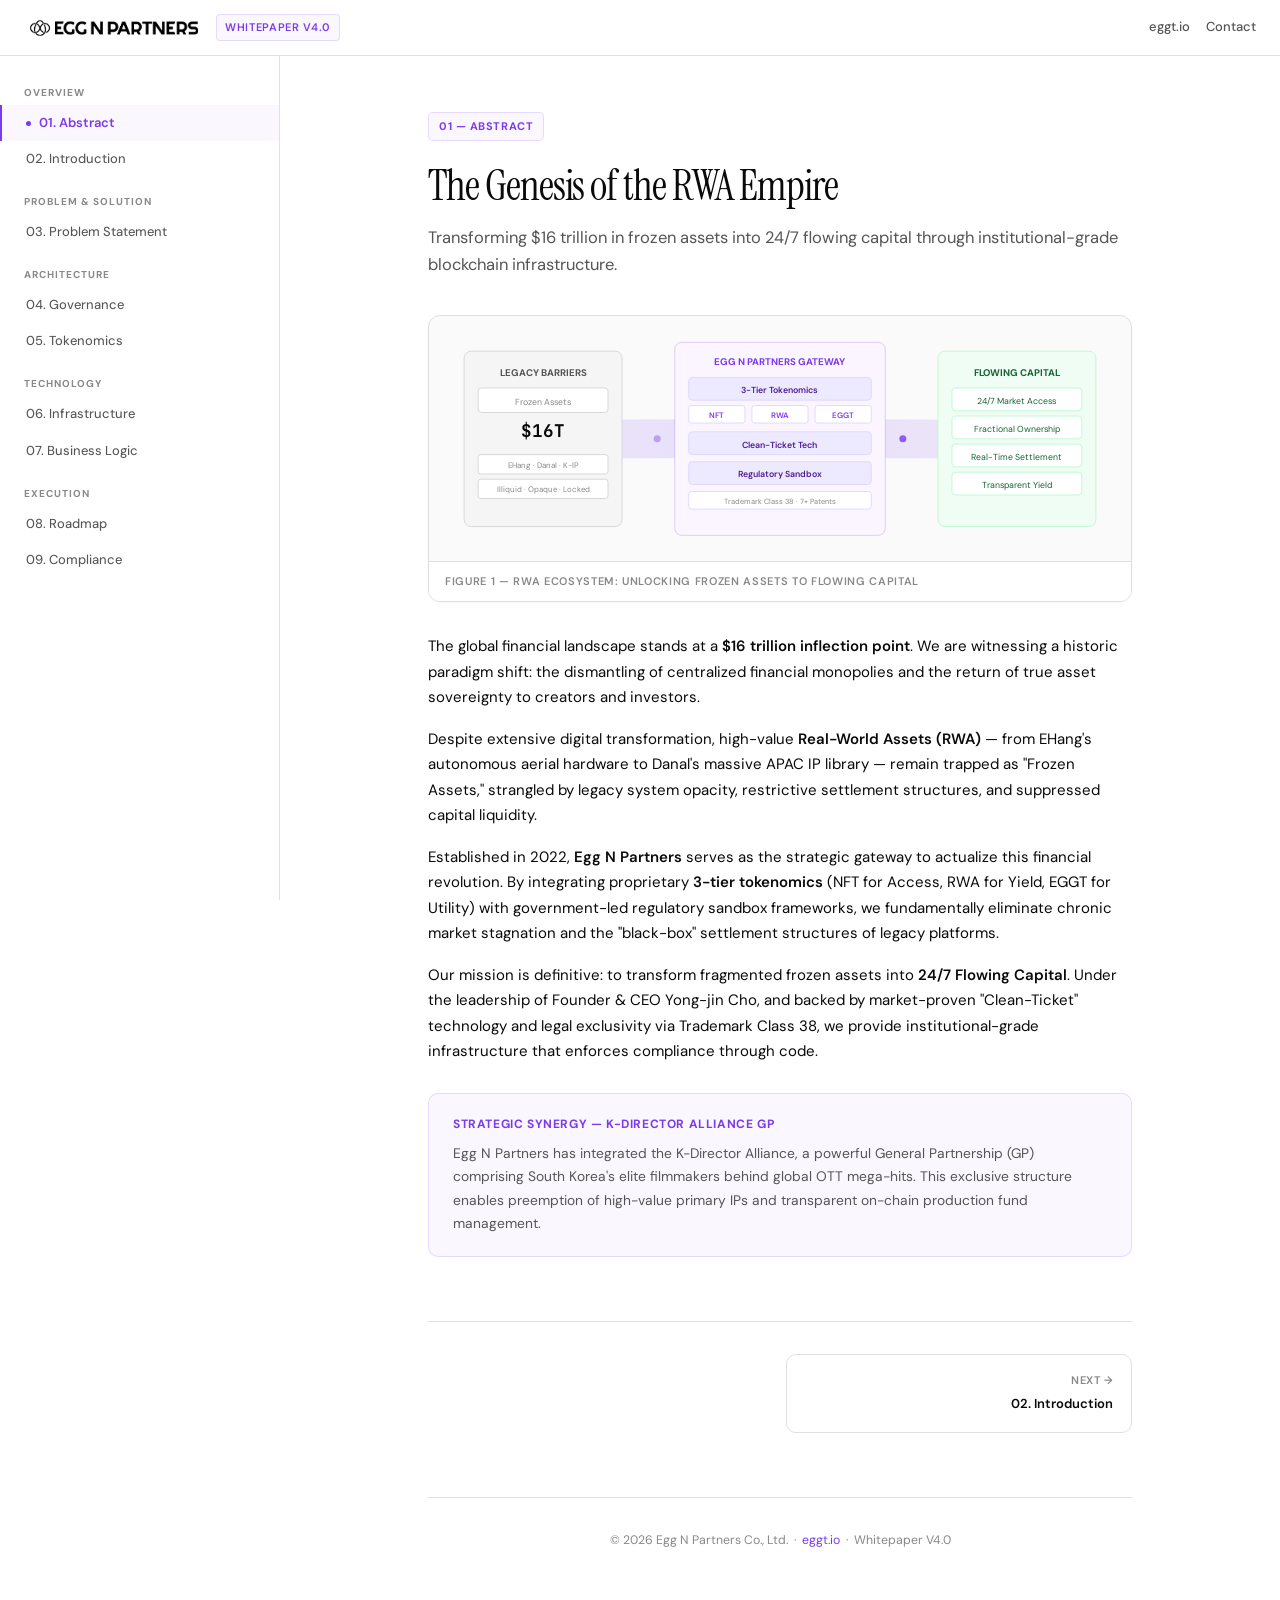
==== index.html @ a3c7e440 "Add files via upload" ====
<!DOCTYPE html>
<html lang="en">
<head>
<meta charset="UTF-8">
<meta name="viewport" content="width=device-width, initial-scale=1.0">
<title>01. Abstract — Egg N Partners Whitepaper</title>
<link href="https://fonts.googleapis.com/css2?family=DM+Sans:ital,opsz,wght@0,9..40,300;0,9..40,400;0,9..40,500;0,9..40,600;0,9..40,700;1,9..40,400&family=JetBrains+Mono:wght@400;500&family=Instrument+Serif:ital@0;1&display=swap" rel="stylesheet">
<link rel="stylesheet" href="style.css">
</head>
<body>
<header class="site-header">
  <a class="header-logo" href="index.html">
    <div class="logo-svg-wrap"><svg xmlns="http://www.w3.org/2000/svg" xmlns:xlink="http://www.w3.org/1999/xlink" width="auto" zoomAndPan="magnify" viewBox="0 0 1500 149.999998" height="38" preserveAspectRatio="xMidYMid meet" version="1.0"><defs><filter x="0%" y="0%" width="100%" height="100%" id="5ac03037b3"><feColorMatrix values="0 0 0 0 1 0 0 0 0 1 0 0 0 0 1 0 0 0 1 0" color-interpolation-filters="sRGB"/></filter><filter x="0%" y="0%" width="100%" height="100%" id="50285e52c9"><feColorMatrix values="0 0 0 0 1 0 0 0 0 1 0 0 0 0 1 0.2126 0.7152 0.0722 0 0" color-interpolation-filters="sRGB"/></filter><clipPath id="2e9ec977f3"><path d="M 258.179688 19.03125 L 1452 19.03125 L 1452 130.78125 L 258.179688 130.78125 Z M 258.179688 19.03125 " clip-rule="nonzero"/></clipPath><mask id="2c825d4673"><g filter="url(#5ac03037b3)"><g filter="url(#50285e52c9)" transform="matrix(0.807302, 0, 0, 0.809783, 258.178797, 19.030196)"><image x="0" y="0" width="1479" xlink:href="[data-uri]" height="138" preserveAspectRatio="xMidYMid meet"/></g></g></mask><clipPath id="3f7630f7ee"><path d="M 47.796875 0 L 219.546875 0 L 219.546875 150 L 47.796875 150 Z M 47.796875 0 " clip-rule="nonzero"/></clipPath><mask id="4c687fed88"><g filter="url(#5ac03037b3)"><g filter="url(#50285e52c9)" transform="matrix(0.196777, 0, 0, 0.196777, 2.339456, -56.421556)"><image x="0" y="0" width="1334" xlink:href="[data-uri]" height="1334" preserveAspectRatio="xMidYMid meet"/></g></g></mask></defs><g clip-path="url(#2e9ec977f3)"><g mask="url(#2c825d4673)"><g transform="matrix(0.807302, 0, 0, 0.809783, 258.178797, 19.030196)"><image x="0" y="0" width="1479" xlink:href="[data-uri]" height="138" preserveAspectRatio="xMidYMid meet"/></g></g></g><g clip-path="url(#3f7630f7ee)"><g mask="url(#4c687fed88)"><g transform="matrix(0.196777, 0, 0, 0.196777, 2.339456, -56.421556)"><image x="0" y="0" width="1334" xlink:href="[data-uri]" height="1334" preserveAspectRatio="xMidYMid meet"/></g></g></g></svg></div>
    <span class="header-tag">Whitepaper v4.0</span>
  </a>
  <div class="header-right">
    <a class="header-link" href="https://www.eggt.io" target="_blank">eggt.io</a>
    <a class="header-link" href="mailto:info@eggverse.io">Contact</a>
    <button class="menu-toggle" id="menuBtn" aria-label="Toggle menu">
      <svg viewBox="0 0 24 24"><line x1="3" y1="6" x2="21" y2="6"/><line x1="3" y1="12" x2="21" y2="12"/><line x1="3" y1="18" x2="21" y2="18"/></svg>
    </button>
  </div>
</header>
<nav class="sidebar" id="sidebar">
  <div class="nav-group">
    <div class="nav-group-label">Overview</div>
    <a class="nav-link active" href="index.html">01. Abstract</a>
    <a class="nav-link" href="introduction.html">02. Introduction</a>
  </div>
  <div class="nav-group">
    <div class="nav-group-label">Problem & Solution</div>
    <a class="nav-link" href="problem.html">03. Problem Statement</a>
  </div>
  <div class="nav-group">
    <div class="nav-group-label">Architecture</div>
    <a class="nav-link" href="governance.html">04. Governance</a>
    <a class="nav-link" href="tokenomics.html">05. Tokenomics</a>
  </div>
  <div class="nav-group">
    <div class="nav-group-label">Technology</div>
    <a class="nav-link" href="infrastructure.html">06. Infrastructure</a>
    <a class="nav-link" href="business-logic.html">07. Business Logic</a>
  </div>
  <div class="nav-group">
    <div class="nav-group-label">Execution</div>
    <a class="nav-link" href="roadmap.html">08. Roadmap</a>
    <a class="nav-link" href="compliance.html">09. Compliance</a>
  </div>
</nav>
<main class="main">
<div class="content">
<div class="page-content">
<span class="badge">01 — Abstract</span>
<h1>The Genesis of the RWA Empire</h1>
<p class="subtitle">Transforming $16 trillion in frozen assets into 24/7 flowing capital through institutional-grade blockchain infrastructure.</p>

<div class="diagram-container">
<svg viewBox="0 0 800 280" xmlns="http://www.w3.org/2000/svg" fill="none">
  <defs>
    <linearGradient id="gFlow" x1="0" y1="0" x2="1" y2="0">
      <stop offset="0%" stop-color="#DDD6FE"/>
      <stop offset="100%" stop-color="#7C3AED" stop-opacity="0.15"/>
    </linearGradient>
    <marker id="arw" viewBox="0 0 10 10" refX="8" refY="5" markerWidth="6" markerHeight="6" orient="auto"><path d="M0 0L10 5L0 10z" fill="#7C3AED"/></marker>
  </defs>
  <rect x="60" y="118" width="680" height="44" rx="22" fill="url(#gFlow)" opacity="0.4"/>
  <circle cx="260" cy="140" r="4" fill="#7C3AED" opacity="0.4"/><circle cx="400" cy="140" r="4" fill="#7C3AED" opacity="0.6"/><circle cx="540" cy="140" r="4" fill="#7C3AED" opacity="0.8"/>
  <polygon points="730,140 714,128 714,152" fill="#7C3AED" opacity="0.5"/>
  <rect x="40" y="40" width="180" height="200" rx="8" fill="#F5F5F5" stroke="#D4D4D4"/>
  <text x="130" y="68" text-anchor="middle" font-family="DM Sans,sans-serif" font-weight="700" font-size="11" fill="#555">LEGACY BARRIERS</text>
  <rect x="56" y="82" width="148" height="28" rx="4" fill="#fff" stroke="#D4D4D4"/><text x="130" y="101" text-anchor="middle" font-family="DM Sans,sans-serif" font-size="10" fill="#888">Frozen Assets</text>
  <text x="130" y="138" text-anchor="middle" font-family="JetBrains Mono,monospace" font-weight="700" font-size="20" fill="#0A0A0A">$16T</text>
  <rect x="56" y="158" width="148" height="22" rx="3" fill="#fff" stroke="#D4D4D4"/><text x="130" y="173" text-anchor="middle" font-family="DM Sans,sans-serif" font-size="9" fill="#888">EHang · Danal · K-IP</text>
  <rect x="56" y="186" width="148" height="22" rx="3" fill="#fff" stroke="#D4D4D4"/><text x="130" y="201" text-anchor="middle" font-family="DM Sans,sans-serif" font-size="9" fill="#888">Illiquid · Opaque · Locked</text>
  <rect x="280" y="30" width="240" height="220" rx="8" fill="#FAF5FF" stroke="#7C3AED" stroke-opacity="0.25"/>
  <text x="400" y="56" text-anchor="middle" font-family="DM Sans,sans-serif" font-weight="700" font-size="11" fill="#7C3AED">EGG N PARTNERS GATEWAY</text>
  <rect x="296" y="70" width="208" height="26" rx="4" fill="#EDE9FE" stroke="#DDD6FE"/><text x="400" y="88" text-anchor="middle" font-family="DM Sans,sans-serif" font-weight="600" font-size="10" fill="#4C1D95">3-Tier Tokenomics</text>
  <rect x="296" y="102" width="64" height="20" rx="3" fill="#fff" stroke="#DDD6FE"/><text x="328" y="116" text-anchor="middle" font-family="DM Sans,sans-serif" font-size="9" fill="#7C3AED" font-weight="600">NFT</text>
  <rect x="368" y="102" width="64" height="20" rx="3" fill="#fff" stroke="#DDD6FE"/><text x="400" y="116" text-anchor="middle" font-family="DM Sans,sans-serif" font-size="9" fill="#7C3AED" font-weight="600">RWA</text>
  <rect x="440" y="102" width="64" height="20" rx="3" fill="#fff" stroke="#DDD6FE"/><text x="472" y="116" text-anchor="middle" font-family="DM Sans,sans-serif" font-size="9" fill="#7C3AED" font-weight="600">EGGT</text>
  <rect x="296" y="132" width="208" height="26" rx="4" fill="#EDE9FE" stroke="#DDD6FE"/><text x="400" y="150" text-anchor="middle" font-family="DM Sans,sans-serif" font-weight="600" font-size="10" fill="#4C1D95">Clean-Ticket Tech</text>
  <rect x="296" y="166" width="208" height="26" rx="4" fill="#EDE9FE" stroke="#DDD6FE"/><text x="400" y="184" text-anchor="middle" font-family="DM Sans,sans-serif" font-weight="600" font-size="10" fill="#4C1D95">Regulatory Sandbox</text>
  <rect x="296" y="200" width="208" height="20" rx="3" fill="#fff" stroke="#DDD6FE"/><text x="400" y="214" text-anchor="middle" font-family="DM Sans,sans-serif" font-size="8.5" fill="#888">Trademark Class 38 · 7+ Patents</text>
  <rect x="580" y="40" width="180" height="200" rx="8" fill="#F0FDF4" stroke="#BBF7D0"/>
  <text x="670" y="68" text-anchor="middle" font-family="DM Sans,sans-serif" font-weight="700" font-size="11" fill="#166534">FLOWING CAPITAL</text>
  <rect x="596" y="82" width="148" height="26" rx="4" fill="#fff" stroke="#BBF7D0"/><text x="670" y="100" text-anchor="middle" font-family="DM Sans,sans-serif" font-size="10" fill="#166534">24/7 Market Access</text>
  <rect x="596" y="114" width="148" height="26" rx="4" fill="#fff" stroke="#BBF7D0"/><text x="670" y="132" text-anchor="middle" font-family="DM Sans,sans-serif" font-size="10" fill="#166534">Fractional Ownership</text>
  <rect x="596" y="146" width="148" height="26" rx="4" fill="#fff" stroke="#BBF7D0"/><text x="670" y="164" text-anchor="middle" font-family="DM Sans,sans-serif" font-size="10" fill="#166534">Real-Time Settlement</text>
  <rect x="596" y="178" width="148" height="26" rx="4" fill="#fff" stroke="#BBF7D0"/><text x="670" y="196" text-anchor="middle" font-family="DM Sans,sans-serif" font-size="10" fill="#166534">Transparent Yield</text>
</svg>
<div class="diagram-label">Figure 1 — RWA Ecosystem: Unlocking Frozen Assets to Flowing Capital</div>
</div>

<p>The global financial landscape stands at a <strong>$16 trillion inflection point</strong>. We are witnessing a historic paradigm shift: the dismantling of centralized financial monopolies and the return of true asset sovereignty to creators and investors.</p>
<p>Despite extensive digital transformation, high-value <strong>Real-World Assets (RWA)</strong> — from EHang's autonomous aerial hardware to Danal's massive APAC IP library — remain trapped as "Frozen Assets," strangled by legacy system opacity, restrictive settlement structures, and suppressed capital liquidity.</p>
<p>Established in 2022, <strong>Egg N Partners</strong> serves as the strategic gateway to actualize this financial revolution. By integrating proprietary <strong>3-tier tokenomics</strong> (NFT for Access, RWA for Yield, EGGT for Utility) with government-led regulatory sandbox frameworks, we fundamentally eliminate chronic market stagnation and the "black-box" settlement structures of legacy platforms.</p>
<p>Our mission is definitive: to transform fragmented frozen assets into <strong>24/7 Flowing Capital</strong>. Under the leadership of Founder &amp; CEO Yong-jin Cho, and backed by market-proven "Clean-Ticket" technology and legal exclusivity via Trademark Class 38, we provide institutional-grade infrastructure that enforces compliance through code.</p>

<div class="callout">
  <div class="callout-title">Strategic Synergy — K-Director Alliance GP</div>
  <p>Egg N Partners has integrated the K-Director Alliance, a powerful General Partnership (GP) comprising South Korea's elite filmmakers behind global OTT mega-hits. This exclusive structure enables preemption of high-value primary IPs and transparent on-chain production fund management.</p>
</div>
<div class="page-nav">
  <div></div>
  <a class="next" href="introduction.html"><span class="page-nav-label">Next →</span><span class="page-nav-title">02. Introduction</span></a>
</div>
<div class="doc-footer">
  <p>&copy; 2026 Egg N Partners Co., Ltd. &nbsp;&middot;&nbsp; <a href="https://www.eggt.io" target="_blank">eggt.io</a> &nbsp;&middot;&nbsp; Whitepaper V4.0</p>
</div>
</div>
</div>
</main>
<script>
(function(){
  

  // Header hide on scroll
  var hdr=document.querySelector('.site-header'), lastY=0;
  window.addEventListener('scroll',function(){
    var y=window.scrollY;
    if(y>80&&y>lastY) hdr.classList.add('hidden'); else hdr.classList.remove('hidden');
    hdr.classList.toggle('scrolled',y>10);
    lastY=y;
  },{passive:true});

  // Mobile menu
  var btn=document.getElementById('menuBtn'),sb=document.getElementById('sidebar');
  btn.addEventListener('click',function(){sb.classList.toggle('open');});
  document.addEventListener('click',function(e){
    if(window.innerWidth<=900&&!sb.contains(e.target)&&e.target!==btn&&!btn.contains(e.target)) sb.classList.remove('open');
  });
  document.querySelectorAll('.nav-link').forEach(function(l){l.addEventListener('click',function(){sb.classList.remove('open');});});

  // Diagram hover animation
  document.querySelectorAll('.diagram-container').forEach(function(el){
    var obs=new IntersectionObserver(function(entries){
      if(entries[0].isIntersecting){el.style.animation='fadeUp 0.5s cubic-bezier(0.22,1,0.36,1) both';obs.disconnect();}
    },{threshold:0.1});
    obs.observe(el);
  });
})();
</script>
</body>
</html>
---- style.css ----
*,*::before,*::after{box-sizing:border-box;margin:0;padding:0}
:root{
  --bg:#FFFFFF;
  --fg:#0A0A0A;
  --fg-muted:#555;
  --fg-subtle:#888;
  --border:#E0E0E0;
  --border-light:#F0F0F0;
  --purple:#7C3AED;
  --purple-soft:#8B5CF6;
  --purple-bg:rgba(124,58,237,0.04);
  --purple-bg-hover:rgba(124,58,237,0.08);
  --purple-border:rgba(124,58,237,0.15);
  --sidebar-w:280px;
  --header-h:56px;
  --content-max:800px;
  --diagram-accent:#7C3AED;
  --diagram-light:#EDE9FE;
  --diagram-mid:#DDD6FE;
  --diagram-dark:#4C1D95;
}
html{scroll-behavior:smooth;font-size:15px}
body{
  font-family:'DM Sans',system-ui,sans-serif;
  background:var(--bg);color:var(--fg);
  line-height:1.7;-webkit-font-smoothing:antialiased;
}

/* ── HEADER ── */
.site-header{
  position:fixed;top:0;left:0;right:0;z-index:100;
  height:var(--header-h);
  background:rgba(255,255,255,0.95);
  backdrop-filter:blur(16px);
  border-bottom:1px solid var(--border);
  display:flex;align-items:center;padding:0 24px;gap:16px;
}
.header-logo{display:flex;align-items:center;gap:12px;text-decoration:none;color:var(--fg)}
.header-logo-text{font-weight:700;font-size:14px;letter-spacing:0.04em}
.header-tag{
  font-size:11px;font-weight:600;letter-spacing:0.06em;text-transform:uppercase;
  color:var(--purple);background:var(--purple-bg);
  padding:3px 8px;border-radius:4px;border:1px solid var(--purple-border);
}
.header-right{margin-left:auto;display:flex;align-items:center;gap:16px}
.header-link{font-size:13px;color:var(--fg-muted);text-decoration:none;font-weight:500;transition:color 0.15s}
.header-link:hover{color:var(--fg)}
.menu-toggle{display:none;background:none;border:none;cursor:pointer;padding:4px}
.menu-toggle svg{width:22px;height:22px;stroke:var(--fg);fill:none;stroke-width:2;stroke-linecap:round}

/* ── SIDEBAR ── */
.sidebar{
  position:fixed;top:var(--header-h);left:0;bottom:0;
  width:var(--sidebar-w);padding:20px 0;
  overflow-y:auto;border-right:1px solid var(--border);
  background:var(--bg);z-index:90;
  scrollbar-width:thin;scrollbar-color:var(--border) transparent;
  transition:transform 0.25s ease;
}
.sidebar::-webkit-scrollbar{width:4px}
.sidebar::-webkit-scrollbar-thumb{background:var(--border);border-radius:4px}
.nav-group{margin-bottom:8px}
.nav-group-label{
  font-size:10px;font-weight:700;letter-spacing:0.1em;text-transform:uppercase;
  color:var(--fg-subtle);padding:8px 24px 4px;
}
.nav-link{
  display:block;padding:7px 24px;font-size:13px;color:var(--fg-muted);
  text-decoration:none;border-left:2px solid transparent;
  transition:all 0.15s;font-weight:450;
}
.nav-link:hover{color:var(--fg);background:var(--purple-bg)}
.nav-link.active{color:var(--purple);border-left-color:var(--purple);background:var(--purple-bg);font-weight:600}
.nav-progress{
  display:block;height:2px;background:var(--border-light);margin:4px 24px 0;border-radius:1px;overflow:hidden;
}
.nav-progress-fill{height:100%;background:var(--purple);border-radius:1px;width:0%;transition:width 0.3s}

/* ── MAIN ── */
.main{
  margin-left:var(--sidebar-w);margin-top:var(--header-h);
  min-height:calc(100vh - var(--header-h));
}
.content{
  max-width:var(--content-max);margin:0 auto;
  padding:56px 48px 120px;
}

/* ── SECTION DIVIDERS ── */
section[id]{
  padding-top:48px;
  scroll-margin-top:calc(var(--header-h) + 16px);
  border-top:1px solid var(--border-light);
  margin-top:0;
}
section[id]:first-of-type{border-top:none;padding-top:0}

/* ── TYPOGRAPHY ── */
h1{
  font-family:'Instrument Serif',serif;
  font-size:2.8rem;font-weight:400;line-height:1.18;
  margin-bottom:14px;color:var(--fg);letter-spacing:-0.025em;
}
h2{
  font-size:1.45rem;font-weight:700;line-height:1.3;
  margin-top:52px;margin-bottom:16px;
  padding-bottom:10px;border-bottom:1px solid var(--border);
  color:var(--fg);letter-spacing:-0.01em;
}
h3{
  font-size:1.08rem;font-weight:600;line-height:1.4;
  margin-top:32px;margin-bottom:10px;color:var(--fg);
}
h4{font-size:0.95rem;font-weight:600;margin-top:24px;margin-bottom:8px}
p{margin-bottom:16px;color:var(--fg)}
strong{font-weight:600}
em{font-style:italic}
a{color:var(--purple);text-decoration:none}
a:hover{text-decoration:underline}

.subtitle{
  font-size:1.1rem;color:var(--fg-muted);line-height:1.65;
  margin-bottom:36px;font-weight:400;
}
.badge{
  display:inline-flex;align-items:center;font-size:11px;font-weight:700;
  letter-spacing:0.05em;text-transform:uppercase;
  color:var(--purple);background:var(--purple-bg);
  padding:4px 10px;border-radius:5px;margin-bottom:20px;
  border:1px solid var(--purple-border);
}

/* ── LISTS ── */
ul,ol{margin-bottom:16px;padding-left:22px}
li{margin-bottom:7px;color:var(--fg)}
li::marker{color:var(--purple-soft)}

/* ── CALLOUTS ── */
.callout{
  padding:20px 24px;border-radius:10px;margin:28px 0;
  border:1px solid var(--purple-border);
  background:var(--purple-bg);
}
.callout-title{font-weight:700;font-size:0.8rem;text-transform:uppercase;letter-spacing:0.05em;color:var(--purple);margin-bottom:8px}
.callout p{margin-bottom:0;font-size:0.92rem;color:var(--fg-muted)}

.info-box{
  padding:20px 24px;border-radius:10px;margin:28px 0;
  border:1px solid var(--border);background:#FAFAFA;
}
.info-box p{margin-bottom:0;font-size:0.92rem}

/* ── TABLES ── */
.table-wrap{overflow-x:auto;margin:24px 0;border-radius:8px;border:1px solid var(--border)}
table{width:100%;border-collapse:collapse;font-size:0.88rem}
thead th{
  text-align:left;padding:10px 14px;font-weight:600;font-size:0.78rem;
  text-transform:uppercase;letter-spacing:0.05em;
  color:var(--fg-muted);border-bottom:2px solid var(--border);
  background:#FAFAFA;
}
tbody td{padding:10px 14px;border-bottom:1px solid var(--border-light);vertical-align:top}
tbody tr:last-child td{border-bottom:none}
tbody tr:hover{background:var(--purple-bg)}

/* ── FORMULA ── */
.formula{
  font-family:'JetBrains Mono',monospace;
  font-size:0.92rem;background:#F8F7FF;
  padding:16px 20px;border-radius:8px;margin:16px 0;
  border:1px solid var(--purple-border);color:var(--purple);
  overflow-x:auto;display:block;
}

/* ── DIAGRAMS ── */
.diagram-container{
  margin:32px 0;border-radius:12px;
  border:1px solid var(--border);
  background:#FAFAFA;overflow:hidden;
  box-shadow:0 1px 3px rgba(0,0,0,0.04);
}
.diagram-container svg{display:block;width:100%;height:auto}
.diagram-label{
  padding:10px 16px;font-size:11px;font-weight:600;
  color:var(--fg-subtle);letter-spacing:0.06em;text-transform:uppercase;
  border-top:1px solid var(--border);background:#fff;
}

/* ── PHASE CARDS ── */
.phase-grid{display:grid;grid-template-columns:repeat(2,1fr);gap:16px;margin:24px 0}
.phase-card{
  padding:20px;border-radius:10px;border:1px solid var(--border);
  background:#fff;transition:border-color 0.2s,box-shadow 0.2s;
}
.phase-card:hover{border-color:var(--purple-border);box-shadow:0 2px 12px rgba(124,58,237,0.07)}
.phase-card .phase-q{font-size:11px;font-weight:700;color:var(--purple);text-transform:uppercase;letter-spacing:0.06em;margin-bottom:6px}
.phase-card h4{margin-top:0;font-size:0.95rem;margin-bottom:8px}
.phase-card p{font-size:0.88rem;color:var(--fg-muted);margin-bottom:0}

/* ── PAGE NAV ── */
.page-nav{
  display:grid;grid-template-columns:1fr 1fr;gap:12px;
  margin-top:64px;padding-top:32px;border-top:1px solid var(--border);
}
.page-nav a{
  display:flex;flex-direction:column;gap:4px;
  padding:16px 18px;border:1px solid var(--border);border-radius:10px;
  text-decoration:none;color:var(--fg);transition:border-color 0.2s,background 0.15s;
}
.page-nav a:hover{border-color:var(--purple-border);background:var(--purple-bg)}
.page-nav a.next{text-align:right;align-items:flex-end}
.page-nav-label{font-size:11px;font-weight:600;color:var(--fg-subtle);text-transform:uppercase;letter-spacing:0.04em}
.page-nav-title{font-size:13px;font-weight:600;color:var(--fg)}

/* ── FOOTER ── */
.doc-footer{
  margin-top:64px;padding-top:32px;border-top:1px solid var(--border);
  text-align:center;
}
.doc-footer p{font-size:0.82rem;color:var(--fg-subtle)}
.doc-footer a{color:var(--purple);text-decoration:none}
.doc-footer a:hover{text-decoration:underline}

/* ── SCROLL PROGRESS ── */

/* ── LOGO SVG ── */
.logo-svg-wrap{display:flex;align-items:center;line-height:0}
.logo-svg-wrap svg{height:18px;width:auto;filter:brightness(0);transition:filter 0.2s}
.header-logo:hover .logo-svg-wrap svg{filter:brightness(0)}

/* ── PAGE LOAD ANIMATION ── */
@keyframes fadeUp{from{opacity:0;transform:translateY(22px)}to{opacity:1;transform:translateY(0)}}
@keyframes fadeIn{from{opacity:0}to{opacity:1}}
.content{animation:fadeUp 0.65s cubic-bezier(0.22,1,0.36,1) both}
.site-header{animation:fadeIn 0.4s ease both}
.sidebar{animation:fadeIn 0.5s 0.15s ease both}

/* ── SECTION REVEAL ── */
.page-content{animation:fadeUp 0.6s cubic-bezier(0.22,1,0.36,1) both}

/* ── DIAGRAM HOVER ── */
.diagram-container{transition:box-shadow 0.25s,transform 0.25s}
.diagram-container:hover{box-shadow:0 6px 32px rgba(124,58,237,0.13);transform:translateY(-3px)}

/* ── PROGRESS BAR GLOW ── */

/* ── NAV LINK INDICATOR DOT ── */
.nav-link.active::before{content:'';display:inline-block;width:5px;height:5px;border-radius:50%;background:var(--purple);margin-right:8px;flex-shrink:0;vertical-align:middle}
.nav-link{display:flex;align-items:center}

/* ── HEADER SLIDE ── */
.site-header{transition:transform 0.3s cubic-bezier(0.22,1,0.36,1),box-shadow 0.3s}
.site-header.hidden{transform:translateY(-100%)}
.site-header.scrolled{box-shadow:0 2px 20px rgba(0,0,0,0.08)}

/* ── CALLOUT HOVER ── */
.callout{transition:border-color 0.2s,box-shadow 0.2s}
.callout:hover{border-color:var(--purple);box-shadow:0 4px 16px rgba(124,58,237,0.1)}

/* ── TABLE ROW TRANSITION ── */
tbody tr{transition:background 0.15s}

/* ── PHASE CARD PULSE ── */
.phase-card{transition:border-color 0.22s,box-shadow 0.22s,transform 0.22s}
.phase-card:hover{transform:translateY(-2px);border-color:var(--purple-border);box-shadow:0 4px 18px rgba(124,58,237,0.1)}

/* ── SIDEBAR PROGRESS BAR ── */
.sidebar-footer{padding:16px 24px 8px;border-top:1px solid var(--border-light)}
.sidebar-progress-bar{display:block;height:3px;background:var(--border-light);border-radius:2px;overflow:hidden;margin-bottom:6px}
.sidebar-progress-fill{height:100%;background:linear-gradient(90deg,var(--purple-soft),var(--purple));border-radius:2px;width:0%;transition:width 0.15s linear}
.sidebar-progress-text{font-size:11px;color:var(--fg-subtle)}

/* ── MOBILE ── */
@media(max-width:900px){
  .sidebar{transform:translateX(-100%)}
  .sidebar.open{transform:translateX(0);box-shadow:4px 0 24px rgba(0,0,0,0.1)}
  .main{margin-left:0}
  .content{padding:32px 20px 80px}
  h1{font-size:2.1rem}
  h2{font-size:1.25rem;margin-top:40px}
  .menu-toggle{display:block}
  .header-link{display:none}
  .phase-grid{grid-template-columns:1fr}
  .page-nav{grid-template-columns:1fr}
}
@media(max-width:600px){
  h1{font-size:1.8rem}
  .content{padding:24px 16px 80px}
}
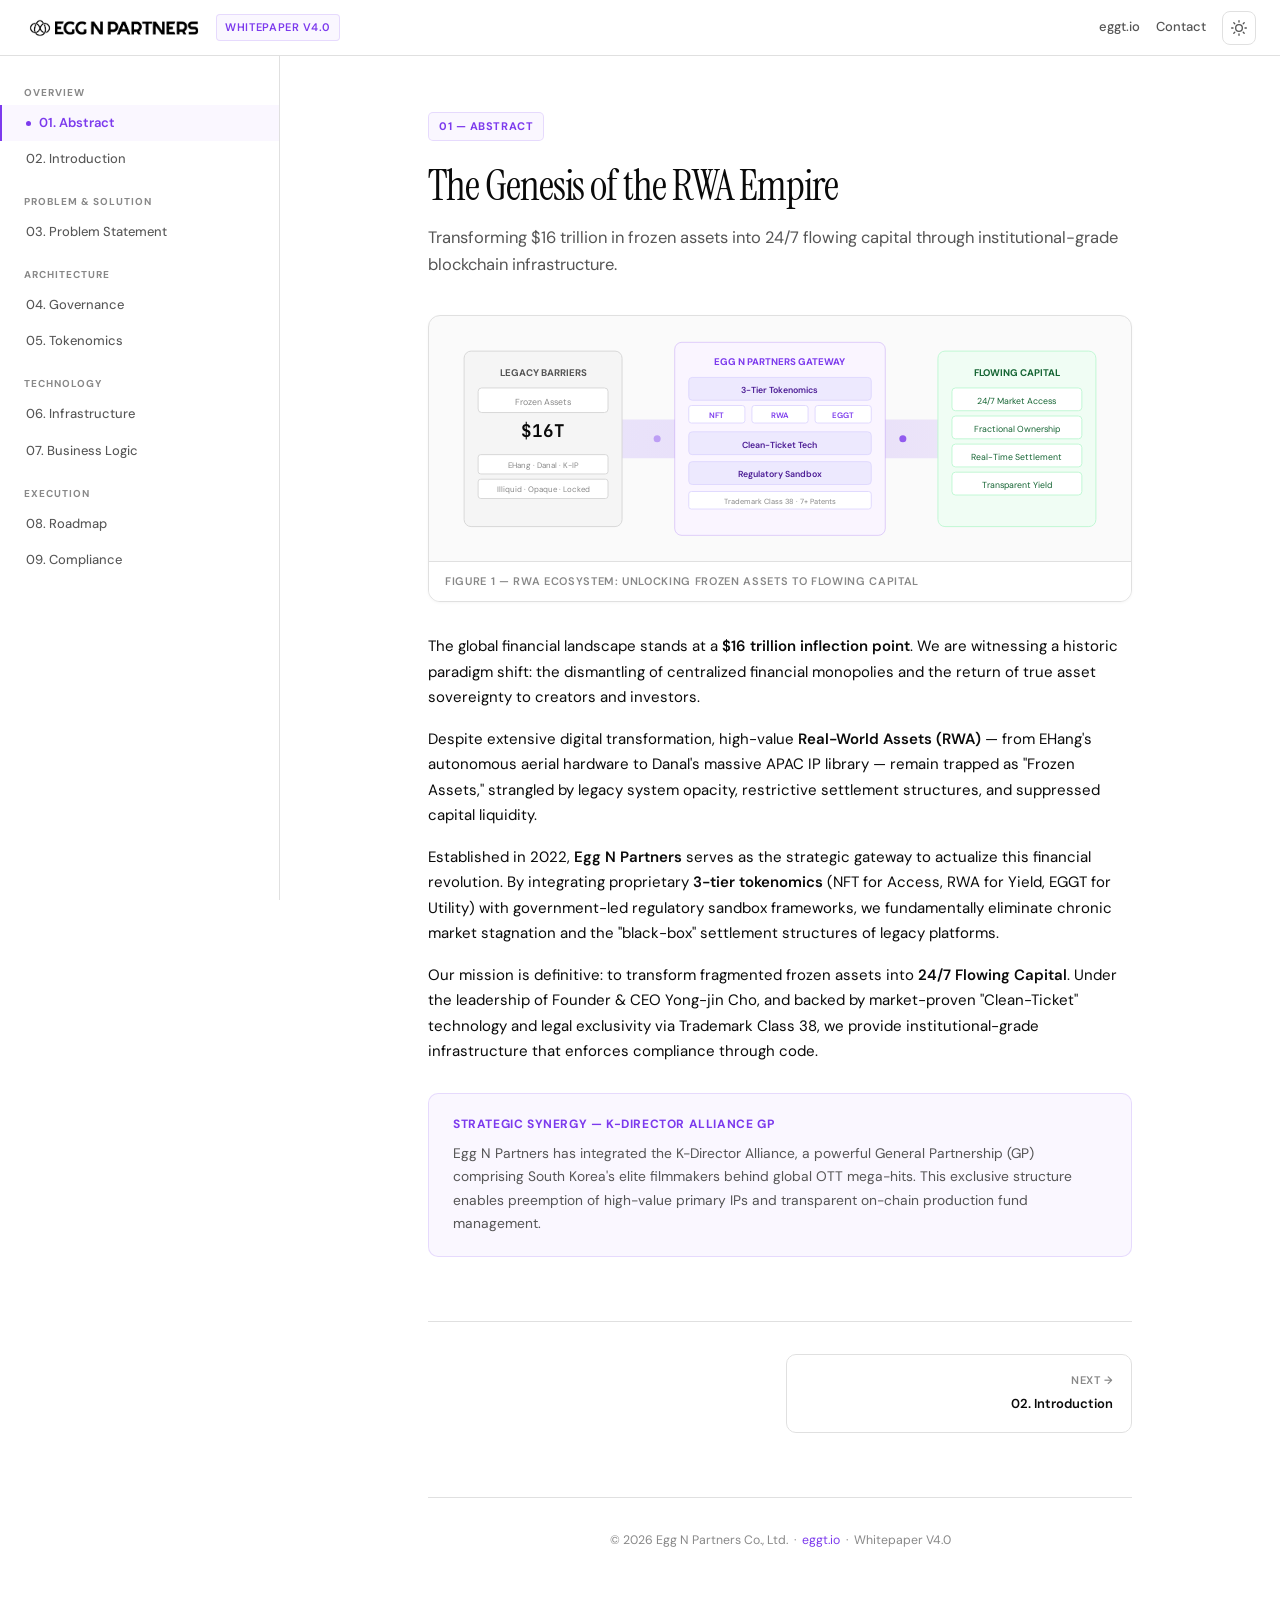
==== commit 42bc46c2: "Add files via upload" ====
--- a/index.html
+++ b/index.html
@@ -6,6 +6,9 @@
 <title>01. Abstract — Egg N Partners Whitepaper</title>
 <link href="https://fonts.googleapis.com/css2?family=DM+Sans:ital,opsz,wght@0,9..40,300;0,9..40,400;0,9..40,500;0,9..40,600;0,9..40,700;1,9..40,400&family=JetBrains+Mono:wght@400;500&family=Instrument+Serif:ital@0;1&display=swap" rel="stylesheet">
 <link rel="stylesheet" href="style.css">
+<script>
+(function(){var t=localStorage.getItem("theme");if(t)document.documentElement.setAttribute("data-theme",t);})();
+</script>
 </head>
 <body>
 <header class="site-header">
@@ -16,6 +19,7 @@
   <div class="header-right">
     <a class="header-link" href="https://www.eggt.io" target="_blank">eggt.io</a>
     <a class="header-link" href="mailto:info@eggverse.io">Contact</a>
+    <button class="theme-toggle" id="themeBtn" aria-label="Toggle dark mode"><div class="theme-toggle-wrap"><svg class="icon-sun" viewBox="0 0 24 24"><circle cx="12" cy="12" r="5"/><line x1="12" y1="1" x2="12" y2="3"/><line x1="12" y1="21" x2="12" y2="23"/><line x1="4.22" y1="4.22" x2="5.64" y2="5.64"/><line x1="18.36" y1="18.36" x2="19.78" y2="19.78"/><line x1="1" y1="12" x2="3" y2="12"/><line x1="21" y1="12" x2="23" y2="12"/><line x1="4.22" y1="19.78" x2="5.64" y2="18.36"/><line x1="18.36" y1="5.64" x2="19.78" y2="4.22"/></svg><svg class="icon-moon" viewBox="0 0 24 24"><path d="M21 12.79A9 9 0 1 1 11.21 3 7 7 0 0 0 21 12.79z"/></svg></div></button>
     <button class="menu-toggle" id="menuBtn" aria-label="Toggle menu">
       <svg viewBox="0 0 24 24"><line x1="3" y1="6" x2="21" y2="6"/><line x1="3" y1="12" x2="21" y2="12"/><line x1="3" y1="18" x2="21" y2="18"/></svg>
     </button>
@@ -138,6 +142,19 @@
     },{threshold:0.1});
     obs.observe(el);
   });
+
+  // Dark mode toggle
+  var themeBtn = document.getElementById("themeBtn");
+  var root = document.documentElement;
+  var savedTheme = localStorage.getItem("theme") || "light";
+  root.setAttribute("data-theme", savedTheme);
+  themeBtn.addEventListener("click", function(){
+    var current = root.getAttribute("data-theme");
+    var next = current === "dark" ? "light" : "dark";
+    root.setAttribute("data-theme", next);
+    localStorage.setItem("theme", next);
+  });
+
 })();
 </script>
 </body>
--- a/style.css
+++ b/style.css
@@ -226,8 +226,10 @@
 
 /* ── LOGO SVG ── */
 .logo-svg-wrap{display:flex;align-items:center;line-height:0}
-.logo-svg-wrap svg{height:18px;width:auto;filter:brightness(0);transition:filter 0.2s}
+.logo-svg-wrap svg{height:18px;width:auto;filter:brightness(0);transition:filter 0.3s}
 .header-logo:hover .logo-svg-wrap svg{filter:brightness(0)}
+[data-theme="dark"] .logo-svg-wrap svg{filter:brightness(0) invert(1)}
+[data-theme="dark"] .header-logo:hover .logo-svg-wrap svg{filter:brightness(0) invert(1)}
 
 /* ── PAGE LOAD ANIMATION ── */
 @keyframes fadeUp{from{opacity:0;transform:translateY(22px)}to{opacity:1;transform:translateY(0)}}
@@ -288,3 +290,169 @@
   h1{font-size:1.8rem}
   .content{padding:24px 16px 80px}
 }
+
+/* ── DARK MODE ── */
+[data-theme="dark"] {
+  --bg: #0E0E12;
+  --fg: #EAEAF0;
+  --fg-muted: #A0A0B0;
+  --fg-subtle: #666680;
+  --border: #2A2A38;
+  --border-light: #1E1E2A;
+  --purple: #A78BFA;
+  --purple-soft: #C4B5FD;
+  --purple-bg: rgba(167,139,250,0.08);
+  --purple-bg-hover: rgba(167,139,250,0.14);
+  --purple-border: rgba(167,139,250,0.22);
+  --diagram-accent: #A78BFA;
+  --diagram-light: #1E1830;
+  --diagram-mid: #2A2040;
+  --diagram-dark: #C4B5FD;
+}
+
+[data-theme="dark"] body {
+  background: var(--bg);
+  color: var(--fg);
+}
+
+[data-theme="dark"] .site-header {
+  background: rgba(14,14,18,0.95);
+}
+
+[data-theme="dark"] .sidebar {
+  background: var(--bg);
+}
+
+[data-theme="dark"] .info-box {
+  background: #141420;
+}
+
+[data-theme="dark"] .diagram-container {
+  background: #13131C;
+  border-color: var(--border);
+}
+
+[data-theme="dark"] .table-wrap {
+  border-color: var(--border);
+}
+
+[data-theme="dark"] thead th {
+  background: #13131C;
+  color: var(--fg-muted);
+}
+
+[data-theme="dark"] .phase-card {
+  background: #13131C;
+  border-color: var(--border);
+}
+
+[data-theme="dark"] .formula {
+  background: #131324;
+  color: var(--purple-soft);
+  border-color: var(--purple-border);
+}
+
+[data-theme="dark"] a {
+  color: var(--purple-soft);
+}
+
+[data-theme="dark"] .header-tag {
+  color: var(--purple-soft);
+  background: var(--purple-bg);
+  border-color: var(--purple-border);
+}
+
+[data-theme="dark"] .badge {
+  color: var(--purple-soft);
+  background: var(--purple-bg);
+  border-color: var(--purple-border);
+}
+
+[data-theme="dark"] .callout {
+  background: var(--purple-bg);
+  border-color: var(--purple-border);
+}
+
+[data-theme="dark"] .callout-title {
+  color: var(--purple-soft);
+}
+
+[data-theme="dark"] .diagram-label {
+  background: #0E0E12;
+  color: var(--fg-subtle);
+  border-top-color: var(--border);
+}
+
+[data-theme="dark"] tbody tr:hover {
+  background: var(--purple-bg);
+}
+
+[data-theme="dark"] .page-nav a {
+  border-color: var(--border);
+  color: var(--fg);
+}
+
+[data-theme="dark"] .page-nav a:hover {
+  border-color: var(--purple-border);
+  background: var(--purple-bg);
+}
+
+[data-theme="dark"] .menu-toggle svg {
+  stroke: var(--fg);
+}
+
+/* Dark mode logo handled via filter:invert in .logo-svg-wrap svg rule above */
+
+/* ── DARK MODE TOGGLE BUTTON ── */
+.theme-toggle {
+  display: flex;
+  align-items: center;
+  justify-content: center;
+  width: 34px;
+  height: 34px;
+  border-radius: 8px;
+  background: none;
+  border: 1px solid var(--border);
+  cursor: pointer;
+  color: var(--fg-muted);
+  transition: background 0.2s, border-color 0.2s, color 0.2s;
+  flex-shrink: 0;
+}
+
+.theme-toggle:hover {
+  background: var(--purple-bg);
+  border-color: var(--purple-border);
+  color: var(--purple);
+}
+
+.theme-toggle svg {
+  width: 16px;
+  height: 16px;
+  fill: none;
+  stroke: currentColor;
+  stroke-width: 2;
+  stroke-linecap: round;
+  stroke-linejoin: round;
+  transition: transform 0.4s cubic-bezier(0.22,1,0.36,1);
+}
+
+[data-theme="dark"] .theme-toggle svg {
+  transform: rotate(180deg);
+}
+
+.theme-toggle-wrap {
+  position: relative;
+  width: 16px;
+  height: 16px;
+}
+.icon-sun, .icon-moon {
+  position: absolute;
+  top: 0; left: 0;
+  width: 16px;
+  height: 16px;
+  transition: opacity 0.25s;
+}
+.icon-sun  { opacity: 1; }
+.icon-moon { opacity: 0; }
+[data-theme="dark"] .icon-sun  { opacity: 0; }
+[data-theme="dark"] .icon-moon { opacity: 1; }
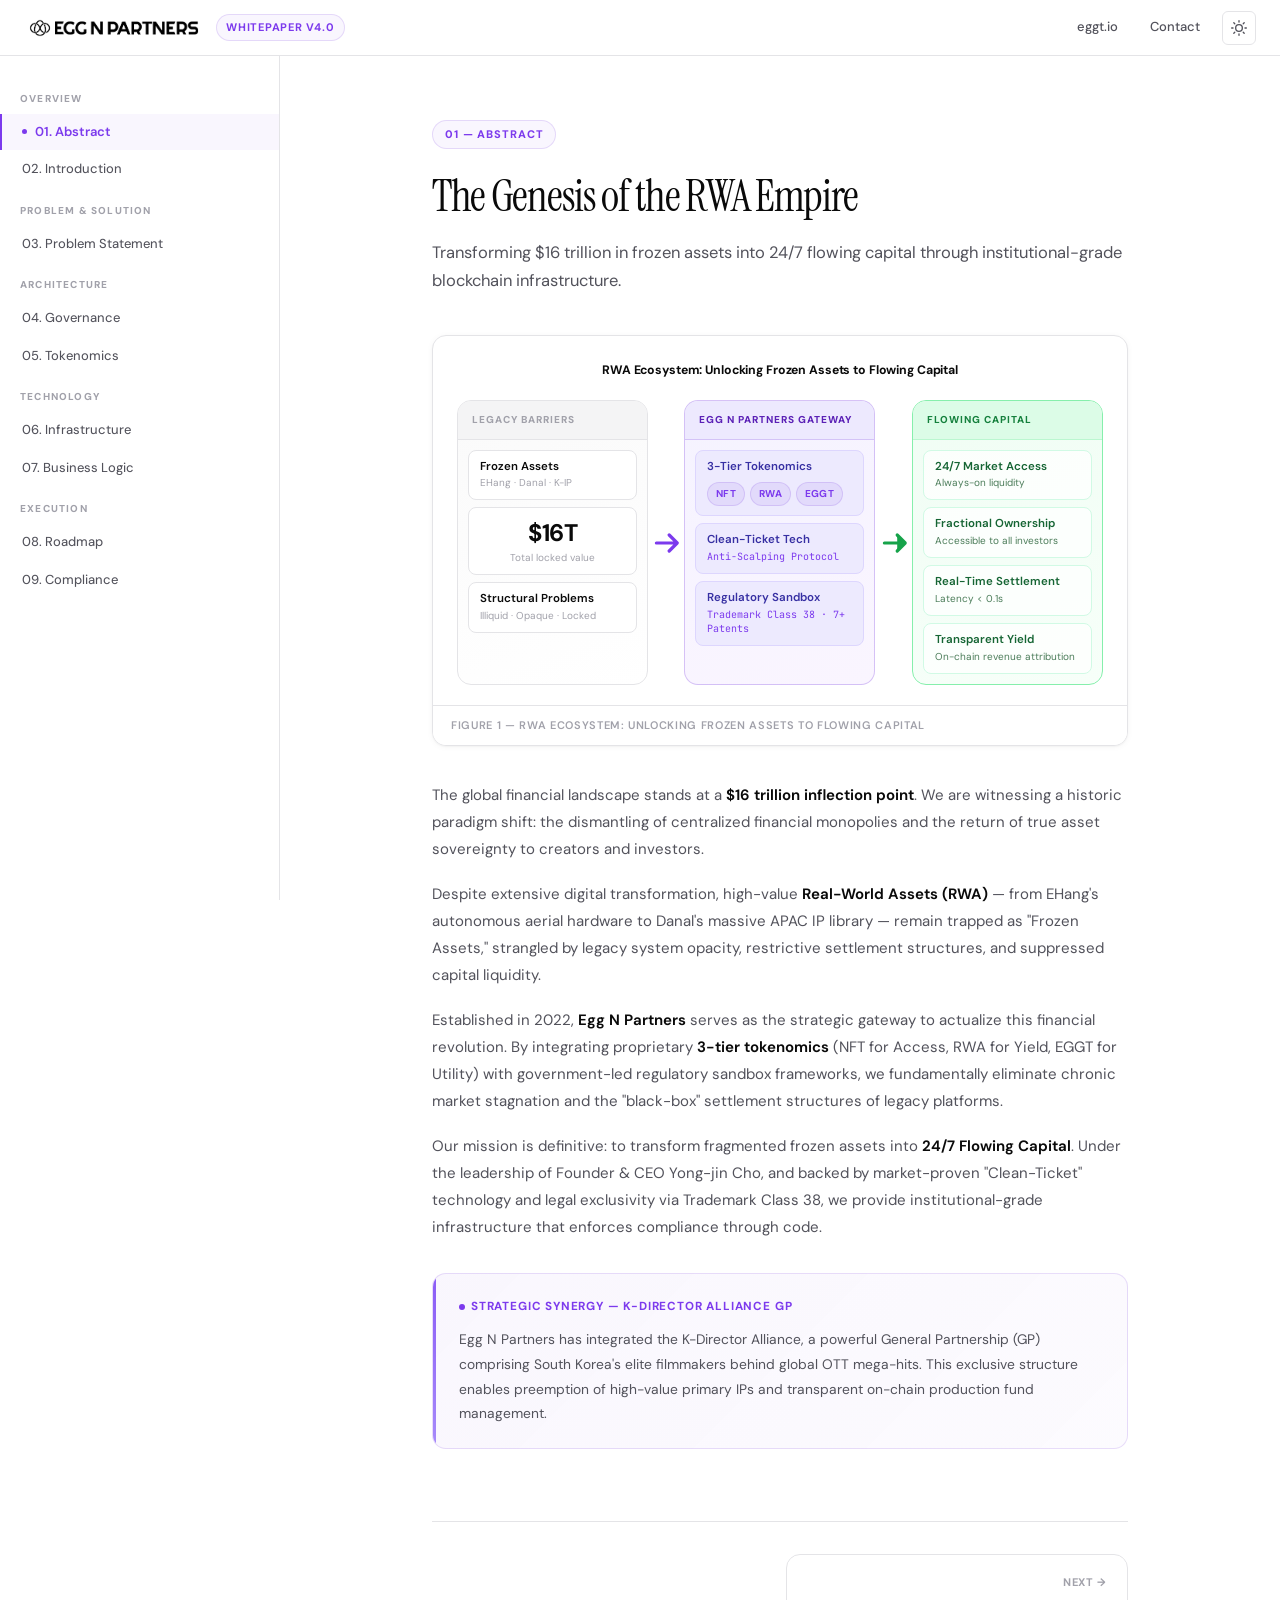
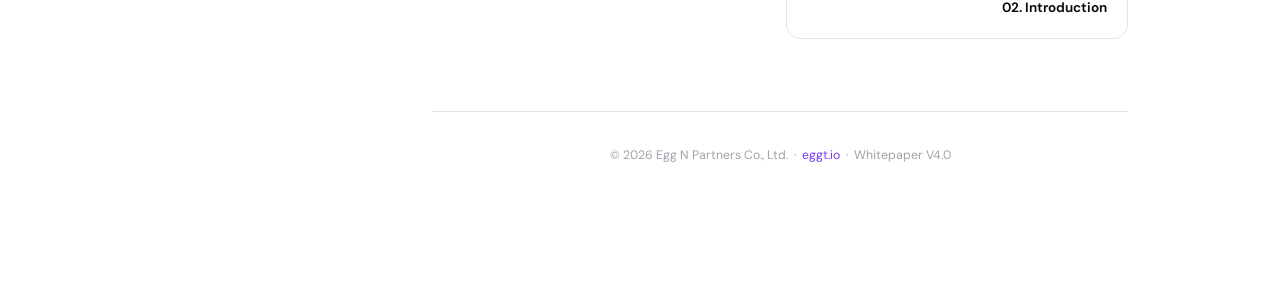
==== commit d3f1f4e0: "Add files via upload" ====
--- a/index.html
+++ b/index.html
@@ -1,161 +1,199 @@
-<!DOCTYPE html>
-<html lang="en">
-<head>
-<meta charset="UTF-8">
-<meta name="viewport" content="width=device-width, initial-scale=1.0">
-<title>01. Abstract — Egg N Partners Whitepaper</title>
-<link href="https://fonts.googleapis.com/css2?family=DM+Sans:ital,opsz,wght@0,9..40,300;0,9..40,400;0,9..40,500;0,9..40,600;0,9..40,700;1,9..40,400&family=JetBrains+Mono:wght@400;500&family=Instrument+Serif:ital@0;1&display=swap" rel="stylesheet">
-<link rel="stylesheet" href="style.css">
-<script>
-(function(){var t=localStorage.getItem("theme");if(t)document.documentElement.setAttribute("data-theme",t);})();
-</script>
-</head>
-<body>
-<header class="site-header">
-  <a class="header-logo" href="index.html">
-    <div class="logo-svg-wrap"><svg xmlns="http://www.w3.org/2000/svg" xmlns:xlink="http://www.w3.org/1999/xlink" width="auto" zoomAndPan="magnify" viewBox="0 0 1500 149.999998" height="38" preserveAspectRatio="xMidYMid meet" version="1.0"><defs><filter x="0%" y="0%" width="100%" height="100%" id="5ac03037b3"><feColorMatrix values="0 0 0 0 1 0 0 0 0 1 0 0 0 0 1 0 0 0 1 0" color-interpolation-filters="sRGB"/></filter><filter x="0%" y="0%" width="100%" height="100%" id="50285e52c9"><feColorMatrix values="0 0 0 0 1 0 0 0 0 1 0 0 0 0 1 0.2126 0.7152 0.0722 0 0" color-interpolation-filters="sRGB"/></filter><clipPath id="2e9ec977f3"><path d="M 258.179688 19.03125 L 1452 19.03125 L 1452 130.78125 L 258.179688 130.78125 Z M 258.179688 19.03125 " clip-rule="nonzero"/></clipPath><mask id="2c825d4673"><g filter="url(#5ac03037b3)"><g filter="url(#50285e52c9)" transform="matrix(0.807302, 0, 0, 0.809783, 258.178797, 19.030196)"><image x="0" y="0" width="1479" xlink:href="[data-uri]" height="138" preserveAspectRatio="xMidYMid meet"/></g></g></mask><clipPath id="3f7630f7ee"><path d="M 47.796875 0 L 219.546875 0 L 219.546875 150 L 47.796875 150 Z M 47.796875 0 " clip-rule="nonzero"/></clipPath><mask id="4c687fed88"><g filter="url(#5ac03037b3)"><g filter="url(#50285e52c9)" transform="matrix(0.196777, 0, 0, 0.196777, 2.339456, -56.421556)"><image x="0" y="0" width="1334" xlink:href="[data-uri]" height="1334" preserveAspectRatio="xMidYMid meet"/></g></g></mask></defs><g clip-path="url(#2e9ec977f3)"><g mask="url(#2c825d4673)"><g transform="matrix(0.807302, 0, 0, 0.809783, 258.178797, 19.030196)"><image x="0" y="0" width="1479" xlink:href="[data-uri]" height="138" preserveAspectRatio="xMidYMid meet"/></g></g></g><g clip-path="url(#3f7630f7ee)"><g mask="url(#4c687fed88)"><g transform="matrix(0.196777, 0, 0, 0.196777, 2.339456, -56.421556)"><image x="0" y="0" width="1334" xlink:href="[data-uri]" height="1334" preserveAspectRatio="xMidYMid meet"/></g></g></g></svg></div>
-    <span class="header-tag">Whitepaper v4.0</span>
-  </a>
-  <div class="header-right">
-    <a class="header-link" href="https://www.eggt.io" target="_blank">eggt.io</a>
-    <a class="header-link" href="mailto:info@eggverse.io">Contact</a>
-    <button class="theme-toggle" id="themeBtn" aria-label="Toggle dark mode"><div class="theme-toggle-wrap"><svg class="icon-sun" viewBox="0 0 24 24"><circle cx="12" cy="12" r="5"/><line x1="12" y1="1" x2="12" y2="3"/><line x1="12" y1="21" x2="12" y2="23"/><line x1="4.22" y1="4.22" x2="5.64" y2="5.64"/><line x1="18.36" y1="18.36" x2="19.78" y2="19.78"/><line x1="1" y1="12" x2="3" y2="12"/><line x1="21" y1="12" x2="23" y2="12"/><line x1="4.22" y1="19.78" x2="5.64" y2="18.36"/><line x1="18.36" y1="5.64" x2="19.78" y2="4.22"/></svg><svg class="icon-moon" viewBox="0 0 24 24"><path d="M21 12.79A9 9 0 1 1 11.21 3 7 7 0 0 0 21 12.79z"/></svg></div></button>
-    <button class="menu-toggle" id="menuBtn" aria-label="Toggle menu">
-      <svg viewBox="0 0 24 24"><line x1="3" y1="6" x2="21" y2="6"/><line x1="3" y1="12" x2="21" y2="12"/><line x1="3" y1="18" x2="21" y2="18"/></svg>
-    </button>
-  </div>
-</header>
-<nav class="sidebar" id="sidebar">
-  <div class="nav-group">
-    <div class="nav-group-label">Overview</div>
-    <a class="nav-link active" href="index.html">01. Abstract</a>
-    <a class="nav-link" href="introduction.html">02. Introduction</a>
-  </div>
-  <div class="nav-group">
-    <div class="nav-group-label">Problem & Solution</div>
-    <a class="nav-link" href="problem.html">03. Problem Statement</a>
-  </div>
-  <div class="nav-group">
-    <div class="nav-group-label">Architecture</div>
-    <a class="nav-link" href="governance.html">04. Governance</a>
-    <a class="nav-link" href="tokenomics.html">05. Tokenomics</a>
-  </div>
-  <div class="nav-group">
-    <div class="nav-group-label">Technology</div>
-    <a class="nav-link" href="infrastructure.html">06. Infrastructure</a>
-    <a class="nav-link" href="business-logic.html">07. Business Logic</a>
-  </div>
-  <div class="nav-group">
-    <div class="nav-group-label">Execution</div>
-    <a class="nav-link" href="roadmap.html">08. Roadmap</a>
-    <a class="nav-link" href="compliance.html">09. Compliance</a>
-  </div>
-</nav>
-<main class="main">
-<div class="content">
-<div class="page-content">
-<span class="badge">01 — Abstract</span>
-<h1>The Genesis of the RWA Empire</h1>
-<p class="subtitle">Transforming $16 trillion in frozen assets into 24/7 flowing capital through institutional-grade blockchain infrastructure.</p>
-
-<div class="diagram-container">
-<svg viewBox="0 0 800 280" xmlns="http://www.w3.org/2000/svg" fill="none">
-  <defs>
-    <linearGradient id="gFlow" x1="0" y1="0" x2="1" y2="0">
-      <stop offset="0%" stop-color="#DDD6FE"/>
-      <stop offset="100%" stop-color="#7C3AED" stop-opacity="0.15"/>
-    </linearGradient>
-    <marker id="arw" viewBox="0 0 10 10" refX="8" refY="5" markerWidth="6" markerHeight="6" orient="auto"><path d="M0 0L10 5L0 10z" fill="#7C3AED"/></marker>
-  </defs>
-  <rect x="60" y="118" width="680" height="44" rx="22" fill="url(#gFlow)" opacity="0.4"/>
-  <circle cx="260" cy="140" r="4" fill="#7C3AED" opacity="0.4"/><circle cx="400" cy="140" r="4" fill="#7C3AED" opacity="0.6"/><circle cx="540" cy="140" r="4" fill="#7C3AED" opacity="0.8"/>
-  <polygon points="730,140 714,128 714,152" fill="#7C3AED" opacity="0.5"/>
-  <rect x="40" y="40" width="180" height="200" rx="8" fill="#F5F5F5" stroke="#D4D4D4"/>
-  <text x="130" y="68" text-anchor="middle" font-family="DM Sans,sans-serif" font-weight="700" font-size="11" fill="#555">LEGACY BARRIERS</text>
-  <rect x="56" y="82" width="148" height="28" rx="4" fill="#fff" stroke="#D4D4D4"/><text x="130" y="101" text-anchor="middle" font-family="DM Sans,sans-serif" font-size="10" fill="#888">Frozen Assets</text>
-  <text x="130" y="138" text-anchor="middle" font-family="JetBrains Mono,monospace" font-weight="700" font-size="20" fill="#0A0A0A">$16T</text>
-  <rect x="56" y="158" width="148" height="22" rx="3" fill="#fff" stroke="#D4D4D4"/><text x="130" y="173" text-anchor="middle" font-family="DM Sans,sans-serif" font-size="9" fill="#888">EHang · Danal · K-IP</text>
-  <rect x="56" y="186" width="148" height="22" rx="3" fill="#fff" stroke="#D4D4D4"/><text x="130" y="201" text-anchor="middle" font-family="DM Sans,sans-serif" font-size="9" fill="#888">Illiquid · Opaque · Locked</text>
-  <rect x="280" y="30" width="240" height="220" rx="8" fill="#FAF5FF" stroke="#7C3AED" stroke-opacity="0.25"/>
-  <text x="400" y="56" text-anchor="middle" font-family="DM Sans,sans-serif" font-weight="700" font-size="11" fill="#7C3AED">EGG N PARTNERS GATEWAY</text>
-  <rect x="296" y="70" width="208" height="26" rx="4" fill="#EDE9FE" stroke="#DDD6FE"/><text x="400" y="88" text-anchor="middle" font-family="DM Sans,sans-serif" font-weight="600" font-size="10" fill="#4C1D95">3-Tier Tokenomics</text>
-  <rect x="296" y="102" width="64" height="20" rx="3" fill="#fff" stroke="#DDD6FE"/><text x="328" y="116" text-anchor="middle" font-family="DM Sans,sans-serif" font-size="9" fill="#7C3AED" font-weight="600">NFT</text>
-  <rect x="368" y="102" width="64" height="20" rx="3" fill="#fff" stroke="#DDD6FE"/><text x="400" y="116" text-anchor="middle" font-family="DM Sans,sans-serif" font-size="9" fill="#7C3AED" font-weight="600">RWA</text>
-  <rect x="440" y="102" width="64" height="20" rx="3" fill="#fff" stroke="#DDD6FE"/><text x="472" y="116" text-anchor="middle" font-family="DM Sans,sans-serif" font-size="9" fill="#7C3AED" font-weight="600">EGGT</text>
-  <rect x="296" y="132" width="208" height="26" rx="4" fill="#EDE9FE" stroke="#DDD6FE"/><text x="400" y="150" text-anchor="middle" font-family="DM Sans,sans-serif" font-weight="600" font-size="10" fill="#4C1D95">Clean-Ticket Tech</text>
-  <rect x="296" y="166" width="208" height="26" rx="4" fill="#EDE9FE" stroke="#DDD6FE"/><text x="400" y="184" text-anchor="middle" font-family="DM Sans,sans-serif" font-weight="600" font-size="10" fill="#4C1D95">Regulatory Sandbox</text>
-  <rect x="296" y="200" width="208" height="20" rx="3" fill="#fff" stroke="#DDD6FE"/><text x="400" y="214" text-anchor="middle" font-family="DM Sans,sans-serif" font-size="8.5" fill="#888">Trademark Class 38 · 7+ Patents</text>
-  <rect x="580" y="40" width="180" height="200" rx="8" fill="#F0FDF4" stroke="#BBF7D0"/>
-  <text x="670" y="68" text-anchor="middle" font-family="DM Sans,sans-serif" font-weight="700" font-size="11" fill="#166534">FLOWING CAPITAL</text>
-  <rect x="596" y="82" width="148" height="26" rx="4" fill="#fff" stroke="#BBF7D0"/><text x="670" y="100" text-anchor="middle" font-family="DM Sans,sans-serif" font-size="10" fill="#166534">24/7 Market Access</text>
-  <rect x="596" y="114" width="148" height="26" rx="4" fill="#fff" stroke="#BBF7D0"/><text x="670" y="132" text-anchor="middle" font-family="DM Sans,sans-serif" font-size="10" fill="#166534">Fractional Ownership</text>
-  <rect x="596" y="146" width="148" height="26" rx="4" fill="#fff" stroke="#BBF7D0"/><text x="670" y="164" text-anchor="middle" font-family="DM Sans,sans-serif" font-size="10" fill="#166534">Real-Time Settlement</text>
-  <rect x="596" y="178" width="148" height="26" rx="4" fill="#fff" stroke="#BBF7D0"/><text x="670" y="196" text-anchor="middle" font-family="DM Sans,sans-serif" font-size="10" fill="#166534">Transparent Yield</text>
-</svg>
-<div class="diagram-label">Figure 1 — RWA Ecosystem: Unlocking Frozen Assets to Flowing Capital</div>
-</div>
-
-<p>The global financial landscape stands at a <strong>$16 trillion inflection point</strong>. We are witnessing a historic paradigm shift: the dismantling of centralized financial monopolies and the return of true asset sovereignty to creators and investors.</p>
-<p>Despite extensive digital transformation, high-value <strong>Real-World Assets (RWA)</strong> — from EHang's autonomous aerial hardware to Danal's massive APAC IP library — remain trapped as "Frozen Assets," strangled by legacy system opacity, restrictive settlement structures, and suppressed capital liquidity.</p>
-<p>Established in 2022, <strong>Egg N Partners</strong> serves as the strategic gateway to actualize this financial revolution. By integrating proprietary <strong>3-tier tokenomics</strong> (NFT for Access, RWA for Yield, EGGT for Utility) with government-led regulatory sandbox frameworks, we fundamentally eliminate chronic market stagnation and the "black-box" settlement structures of legacy platforms.</p>
-<p>Our mission is definitive: to transform fragmented frozen assets into <strong>24/7 Flowing Capital</strong>. Under the leadership of Founder &amp; CEO Yong-jin Cho, and backed by market-proven "Clean-Ticket" technology and legal exclusivity via Trademark Class 38, we provide institutional-grade infrastructure that enforces compliance through code.</p>
-
-<div class="callout">
-  <div class="callout-title">Strategic Synergy — K-Director Alliance GP</div>
-  <p>Egg N Partners has integrated the K-Director Alliance, a powerful General Partnership (GP) comprising South Korea's elite filmmakers behind global OTT mega-hits. This exclusive structure enables preemption of high-value primary IPs and transparent on-chain production fund management.</p>
-</div>
-<div class="page-nav">
-  <div></div>
-  <a class="next" href="introduction.html"><span class="page-nav-label">Next →</span><span class="page-nav-title">02. Introduction</span></a>
-</div>
-<div class="doc-footer">
-  <p>&copy; 2026 Egg N Partners Co., Ltd. &nbsp;&middot;&nbsp; <a href="https://www.eggt.io" target="_blank">eggt.io</a> &nbsp;&middot;&nbsp; Whitepaper V4.0</p>
-</div>
-</div>
-</div>
-</main>
-<script>
-(function(){
-  
-
-  // Header hide on scroll
-  var hdr=document.querySelector('.site-header'), lastY=0;
-  window.addEventListener('scroll',function(){
-    var y=window.scrollY;
-    if(y>80&&y>lastY) hdr.classList.add('hidden'); else hdr.classList.remove('hidden');
-    hdr.classList.toggle('scrolled',y>10);
-    lastY=y;
-  },{passive:true});
-
-  // Mobile menu
-  var btn=document.getElementById('menuBtn'),sb=document.getElementById('sidebar');
-  btn.addEventListener('click',function(){sb.classList.toggle('open');});
-  document.addEventListener('click',function(e){
-    if(window.innerWidth<=900&&!sb.contains(e.target)&&e.target!==btn&&!btn.contains(e.target)) sb.classList.remove('open');
-  });
-  document.querySelectorAll('.nav-link').forEach(function(l){l.addEventListener('click',function(){sb.classList.remove('open');});});
-
-  // Diagram hover animation
-  document.querySelectorAll('.diagram-container').forEach(function(el){
-    var obs=new IntersectionObserver(function(entries){
-      if(entries[0].isIntersecting){el.style.animation='fadeUp 0.5s cubic-bezier(0.22,1,0.36,1) both';obs.disconnect();}
-    },{threshold:0.1});
-    obs.observe(el);
-  });
-
-  // Dark mode toggle
-  var themeBtn = document.getElementById("themeBtn");
-  var root = document.documentElement;
-  var savedTheme = localStorage.getItem("theme") || "light";
-  root.setAttribute("data-theme", savedTheme);
-  themeBtn.addEventListener("click", function(){
-    var current = root.getAttribute("data-theme");
-    var next = current === "dark" ? "light" : "dark";
-    root.setAttribute("data-theme", next);
-    localStorage.setItem("theme", next);
-  });
-
-})();
-</script>
-</body>
+<!DOCTYPE html>
+<html lang="en">
+<head>
+<meta charset="UTF-8">
+<meta name="viewport" content="width=device-width, initial-scale=1.0">
+<title>01. Abstract — Egg N Partners Whitepaper</title>
+<link href="https://fonts.googleapis.com/css2?family=DM+Sans:ital,opsz,wght@0,9..40,300;0,9..40,400;0,9..40,500;0,9..40,600;0,9..40,700;1,9..40,400&family=JetBrains+Mono:wght@400;500&family=Instrument+Serif:ital@0;1&display=swap" rel="stylesheet">
+<link rel="stylesheet" href="style.css">
+<script>
+(function(){var t=localStorage.getItem("theme");if(t)document.documentElement.setAttribute("data-theme",t);})();
+</script>
+</head>
+<body>
+<header class="site-header">
+  <a class="header-logo" href="index.html">
+    <div class="logo-svg-wrap"><svg xmlns="http://www.w3.org/2000/svg" xmlns:xlink="http://www.w3.org/1999/xlink" width="auto" zoomAndPan="magnify" viewBox="0 0 1500 149.999998" height="38" preserveAspectRatio="xMidYMid meet" version="1.0"><defs><filter x="0%" y="0%" width="100%" height="100%" id="5ac03037b3"><feColorMatrix values="0 0 0 0 1 0 0 0 0 1 0 0 0 0 1 0 0 0 1 0" color-interpolation-filters="sRGB"/></filter><filter x="0%" y="0%" width="100%" height="100%" id="50285e52c9"><feColorMatrix values="0 0 0 0 1 0 0 0 0 1 0 0 0 0 1 0.2126 0.7152 0.0722 0 0" color-interpolation-filters="sRGB"/></filter><clipPath id="2e9ec977f3"><path d="M 258.179688 19.03125 L 1452 19.03125 L 1452 130.78125 L 258.179688 130.78125 Z M 258.179688 19.03125 " clip-rule="nonzero"/></clipPath><mask id="2c825d4673"><g filter="url(#5ac03037b3)"><g filter="url(#50285e52c9)" transform="matrix(0.807302, 0, 0, 0.809783, 258.178797, 19.030196)"><image x="0" y="0" width="1479" xlink:href="[data-uri]" height="138" preserveAspectRatio="xMidYMid meet"/></g></g></mask><clipPath id="3f7630f7ee"><path d="M 47.796875 0 L 219.546875 0 L 219.546875 150 L 47.796875 150 Z M 47.796875 0 " clip-rule="nonzero"/></clipPath><mask id="4c687fed88"><g filter="url(#5ac03037b3)"><g filter="url(#50285e52c9)" transform="matrix(0.196777, 0, 0, 0.196777, 2.339456, -56.421556)"><image x="0" y="0" width="1334" xlink:href="[data-uri]" height="1334" preserveAspectRatio="xMidYMid meet"/></g></g></mask></defs><g clip-path="url(#2e9ec977f3)"><g mask="url(#2c825d4673)"><g transform="matrix(0.807302, 0, 0, 0.809783, 258.178797, 19.030196)"><image x="0" y="0" width="1479" xlink:href="[data-uri]" height="138" preserveAspectRatio="xMidYMid meet"/></g></g></g><g clip-path="url(#3f7630f7ee)"><g mask="url(#4c687fed88)"><g transform="matrix(0.196777, 0, 0, 0.196777, 2.339456, -56.421556)"><image x="0" y="0" width="1334" xlink:href="[data-uri]" height="1334" preserveAspectRatio="xMidYMid meet"/></g></g></g></svg></div>
+    <span class="header-tag">Whitepaper v4.0</span>
+  </a>
+  <div class="header-right">
+    <a class="header-link" href="https://www.eggt.io" target="_blank">eggt.io</a>
+    <a class="header-link" href="mailto:info@eggverse.io">Contact</a>
+    <button class="theme-toggle" id="themeBtn" aria-label="Toggle dark mode"><div class="theme-toggle-wrap"><svg class="icon-sun" viewBox="0 0 24 24"><circle cx="12" cy="12" r="5"/><line x1="12" y1="1" x2="12" y2="3"/><line x1="12" y1="21" x2="12" y2="23"/><line x1="4.22" y1="4.22" x2="5.64" y2="5.64"/><line x1="18.36" y1="18.36" x2="19.78" y2="19.78"/><line x1="1" y1="12" x2="3" y2="12"/><line x1="21" y1="12" x2="23" y2="12"/><line x1="4.22" y1="19.78" x2="5.64" y2="18.36"/><line x1="18.36" y1="5.64" x2="19.78" y2="4.22"/></svg><svg class="icon-moon" viewBox="0 0 24 24"><path d="M21 12.79A9 9 0 1 1 11.21 3 7 7 0 0 0 21 12.79z"/></svg></div></button>
+    <button class="menu-toggle" id="menuBtn" aria-label="Toggle menu">
+      <svg viewBox="0 0 24 24"><line x1="3" y1="6" x2="21" y2="6"/><line x1="3" y1="12" x2="21" y2="12"/><line x1="3" y1="18" x2="21" y2="18"/></svg>
+    </button>
+  </div>
+</header>
+<nav class="sidebar" id="sidebar">
+  <div class="nav-group">
+    <div class="nav-group-label">Overview</div>
+    <a class="nav-link active" href="index.html">01. Abstract</a>
+    <a class="nav-link" href="introduction.html">02. Introduction</a>
+  </div>
+  <div class="nav-group">
+    <div class="nav-group-label">Problem & Solution</div>
+    <a class="nav-link" href="problem.html">03. Problem Statement</a>
+  </div>
+  <div class="nav-group">
+    <div class="nav-group-label">Architecture</div>
+    <a class="nav-link" href="governance.html">04. Governance</a>
+    <a class="nav-link" href="tokenomics.html">05. Tokenomics</a>
+  </div>
+  <div class="nav-group">
+    <div class="nav-group-label">Technology</div>
+    <a class="nav-link" href="infrastructure.html">06. Infrastructure</a>
+    <a class="nav-link" href="business-logic.html">07. Business Logic</a>
+  </div>
+  <div class="nav-group">
+    <div class="nav-group-label">Execution</div>
+    <a class="nav-link" href="roadmap.html">08. Roadmap</a>
+    <a class="nav-link" href="compliance.html">09. Compliance</a>
+  </div>
+</nav>
+<main class="main">
+<div class="content">
+<div class="page-content">
+<span class="badge">01 — Abstract</span>
+<h1>The Genesis of the RWA Empire</h1>
+<p class="subtitle">Transforming $16 trillion in frozen assets into 24/7 flowing capital through institutional-grade blockchain infrastructure.</p>
+
+<div class="diagram-container diag-html">
+<div class="diag-inner">
+<div class="diag-title">RWA Ecosystem: Unlocking Frozen Assets to Flowing Capital</div>
+<div class="diag-cols">
+  <div class="diag-col c-gray">
+    <div class="diag-col-head">Legacy Barriers</div>
+    <div class="diag-col-body">
+      <div class="diag-item">
+        <div class="diag-item-title">Frozen Assets</div>
+        <div class="diag-item-sub">EHang · Danal · K-IP</div>
+      </div>
+      <div class="diag-item" style="text-align:center">
+        <div class="diag-item-title" style="font-size:1.6rem;font-weight:700;color:var(--fg);letter-spacing:-0.02em">$16T</div>
+        <div class="diag-item-sub">Total locked value</div>
+      </div>
+      <div class="diag-item">
+        <div class="diag-item-title">Structural Problems</div>
+        <div class="diag-item-sub">Illiquid · Opaque · Locked</div>
+      </div>
+    </div>
+  </div>
+  <div class="diag-arrow"><svg viewBox="0 0 20 20" fill="none" xmlns="http://www.w3.org/2000/svg">
+  <path d="M4 10h12M12 5l5 5-5 5" stroke="#7C3AED" stroke-width="2" stroke-linecap="round" stroke-linejoin="round"/>
+</svg></div>
+  <div class="diag-col c-purple">
+    <div class="diag-col-head">EGG N Partners Gateway</div>
+    <div class="diag-col-body">
+      <div class="diag-item">
+        <div class="diag-item-title">3-Tier Tokenomics</div>
+        <div style="display:flex;gap:5px;margin-top:4px">
+          <span class="diag-tag">NFT</span>
+          <span class="diag-tag">RWA</span>
+          <span class="diag-tag">EGGT</span>
+        </div>
+      </div>
+      <div class="diag-item">
+        <div class="diag-item-title">Clean-Ticket Tech</div>
+        <div class="diag-item-sub">Anti-Scalping Protocol</div>
+      </div>
+      <div class="diag-item">
+        <div class="diag-item-title">Regulatory Sandbox</div>
+        <div class="diag-item-sub">Trademark Class 38 · 7+ Patents</div>
+      </div>
+    </div>
+  </div>
+  <div class="diag-arrow a-green"><svg viewBox="0 0 20 20" fill="none" xmlns="http://www.w3.org/2000/svg">
+  <path d="M4 10h12M12 5l5 5-5 5" stroke="#16A34A" stroke-width="2" stroke-linecap="round" stroke-linejoin="round"/>
+</svg></div>
+  <div class="diag-col c-green">
+    <div class="diag-col-head">Flowing Capital</div>
+    <div class="diag-col-body">
+      <div class="diag-item">
+        <div class="diag-item-title">24/7 Market Access</div>
+        <div class="diag-item-sub">Always-on liquidity</div>
+      </div>
+      <div class="diag-item">
+        <div class="diag-item-title">Fractional Ownership</div>
+        <div class="diag-item-sub">Accessible to all investors</div>
+      </div>
+      <div class="diag-item">
+        <div class="diag-item-title">Real-Time Settlement</div>
+        <div class="diag-item-sub">Latency &lt; 0.1s</div>
+      </div>
+      <div class="diag-item">
+        <div class="diag-item-title">Transparent Yield</div>
+        <div class="diag-item-sub">On-chain revenue attribution</div>
+      </div>
+    </div>
+  </div>
+</div>
+</div>
+<div class="diagram-label">Figure 1 — RWA Ecosystem: Unlocking Frozen Assets to Flowing Capital</div>
+</div>
+
+<p>The global financial landscape stands at a <strong>$16 trillion inflection point</strong>. We are witnessing a historic paradigm shift: the dismantling of centralized financial monopolies and the return of true asset sovereignty to creators and investors.</p>
+<p>Despite extensive digital transformation, high-value <strong>Real-World Assets (RWA)</strong> — from EHang's autonomous aerial hardware to Danal's massive APAC IP library — remain trapped as "Frozen Assets," strangled by legacy system opacity, restrictive settlement structures, and suppressed capital liquidity.</p>
+<p>Established in 2022, <strong>Egg N Partners</strong> serves as the strategic gateway to actualize this financial revolution. By integrating proprietary <strong>3-tier tokenomics</strong> (NFT for Access, RWA for Yield, EGGT for Utility) with government-led regulatory sandbox frameworks, we fundamentally eliminate chronic market stagnation and the "black-box" settlement structures of legacy platforms.</p>
+<p>Our mission is definitive: to transform fragmented frozen assets into <strong>24/7 Flowing Capital</strong>. Under the leadership of Founder &amp; CEO Yong-jin Cho, and backed by market-proven "Clean-Ticket" technology and legal exclusivity via Trademark Class 38, we provide institutional-grade infrastructure that enforces compliance through code.</p>
+
+<div class="callout">
+  <div class="callout-title">Strategic Synergy — K-Director Alliance GP</div>
+  <p>Egg N Partners has integrated the K-Director Alliance, a powerful General Partnership (GP) comprising South Korea's elite filmmakers behind global OTT mega-hits. This exclusive structure enables preemption of high-value primary IPs and transparent on-chain production fund management.</p>
+</div>
+<div class="page-nav">
+  <div></div>
+  <a class="next" href="introduction.html"><span class="page-nav-label">Next →</span><span class="page-nav-title">02. Introduction</span></a>
+</div>
+<div class="doc-footer">
+  <p>&copy; 2026 Egg N Partners Co., Ltd. &nbsp;&middot;&nbsp; <a href="https://www.eggt.io" target="_blank">eggt.io</a> &nbsp;&middot;&nbsp; Whitepaper V4.0</p>
+</div>
+</div>
+</div>
+</main>
+<script>
+(function(){
+  
+
+  // Header hide on scroll
+  var hdr=document.querySelector('.site-header'), lastY=0;
+  window.addEventListener('scroll',function(){
+    var y=window.scrollY;
+    if(y>80&&y>lastY) hdr.classList.add('hidden'); else hdr.classList.remove('hidden');
+    hdr.classList.toggle('scrolled',y>10);
+    lastY=y;
+  },{passive:true});
+
+  // Mobile menu
+  var btn=document.getElementById('menuBtn'),sb=document.getElementById('sidebar');
+  btn.addEventListener('click',function(){sb.classList.toggle('open');});
+  document.addEventListener('click',function(e){
+    if(window.innerWidth<=900&&!sb.contains(e.target)&&e.target!==btn&&!btn.contains(e.target)) sb.classList.remove('open');
+  });
+  document.querySelectorAll('.nav-link').forEach(function(l){l.addEventListener('click',function(){sb.classList.remove('open');});});
+
+  // Diagram hover animation
+  document.querySelectorAll('.diagram-container').forEach(function(el){
+    var obs=new IntersectionObserver(function(entries){
+      if(entries[0].isIntersecting){el.style.animation='fadeUp 0.5s cubic-bezier(0.22,1,0.36,1) both';obs.disconnect();}
+    },{threshold:0.1});
+    obs.observe(el);
+  });
+
+  // Dark mode toggle
+  var themeBtn = document.getElementById("themeBtn");
+  var root = document.documentElement;
+  var savedTheme = localStorage.getItem("theme") || "light";
+  root.setAttribute("data-theme", savedTheme);
+  themeBtn.addEventListener("click", function(){
+    var current = root.getAttribute("data-theme");
+    var next = current === "dark" ? "light" : "dark";
+    root.setAttribute("data-theme", next);
+    localStorage.setItem("theme", next);
+  });
+
+})();
+</script>
+<script src="cards.js"></script>
+</body>
 </html>
--- a/style.css
+++ b/style.css
@@ -1,17 +1,22 @@
-
+/* ── RESET & ROOT ── */
 *,*::before,*::after{box-sizing:border-box;margin:0;padding:0}
 :root{
   --bg:#FFFFFF;
+  --bg-secondary:#FAFAFA;
   --fg:#0A0A0A;
-  --fg-muted:#555;
-  --fg-subtle:#888;
-  --border:#E0E0E0;
-  --border-light:#F0F0F0;
-  --purple:#7C3AED;
-  --purple-soft:#8B5CF6;
-  --purple-bg:rgba(124,58,237,0.04);
-  --purple-bg-hover:rgba(124,58,237,0.08);
-  --purple-border:rgba(124,58,237,0.15);
+  --fg-muted:#52525B;
+  --fg-subtle:#A1A1AA;
+  --border:#E4E4E7;
+  --border-light:#F4F4F5;
+  --purple:#6D28D9;
+  --purple-soft:#7C3AED;
+  --purple-mid:#8B5CF6;
+  --purple-light:#A78BFA;
+  --purple-bg:rgba(109,40,217,0.04);
+  --purple-bg-hover:rgba(109,40,217,0.08);
+  --purple-bg-strong:rgba(109,40,217,0.1);
+  --purple-border:rgba(109,40,217,0.14);
+  --purple-border-strong:rgba(109,40,217,0.28);
   --sidebar-w:280px;
   --header-h:56px;
   --content-max:800px;
@@ -19,440 +24,987 @@
   --diagram-light:#EDE9FE;
   --diagram-mid:#DDD6FE;
   --diagram-dark:#4C1D95;
-}
+  --shadow-sm:0 1px 2px rgba(0,0,0,0.04),0 1px 6px rgba(0,0,0,0.04);
+  --shadow-md:0 4px 12px rgba(0,0,0,0.06),0 2px 4px rgba(0,0,0,0.04);
+  --shadow-lg:0 12px 40px rgba(0,0,0,0.08),0 4px 12px rgba(0,0,0,0.04);
+  --shadow-purple:0 8px 32px rgba(109,40,217,0.16),0 2px 8px rgba(109,40,217,0.08);
+  --radius:10px;
+  --radius-sm:6px;
+  --radius-lg:14px;
+}
+
 html{scroll-behavior:smooth;font-size:15px}
 body{
   font-family:'DM Sans',system-ui,sans-serif;
   background:var(--bg);color:var(--fg);
-  line-height:1.7;-webkit-font-smoothing:antialiased;
-}
-
-/* ── HEADER ── */
+  line-height:1.75;-webkit-font-smoothing:antialiased;
+  -moz-osx-font-smoothing:grayscale;
+}
+
+/* HEADER */
 .site-header{
   position:fixed;top:0;left:0;right:0;z-index:100;
   height:var(--header-h);
-  background:rgba(255,255,255,0.95);
-  backdrop-filter:blur(16px);
+  background:rgba(255,255,255,0.9);
+  backdrop-filter:blur(24px) saturate(180%);
+  -webkit-backdrop-filter:blur(24px) saturate(180%);
   border-bottom:1px solid var(--border);
   display:flex;align-items:center;padding:0 24px;gap:16px;
+  transition:transform 0.35s cubic-bezier(0.22,1,0.36,1),box-shadow 0.35s ease;
 }
 .header-logo{display:flex;align-items:center;gap:12px;text-decoration:none;color:var(--fg)}
 .header-logo-text{font-weight:700;font-size:14px;letter-spacing:0.04em}
 .header-tag{
-  font-size:11px;font-weight:600;letter-spacing:0.06em;text-transform:uppercase;
-  color:var(--purple);background:var(--purple-bg);
-  padding:3px 8px;border-radius:4px;border:1px solid var(--purple-border);
-}
-.header-right{margin-left:auto;display:flex;align-items:center;gap:16px}
-.header-link{font-size:13px;color:var(--fg-muted);text-decoration:none;font-weight:500;transition:color 0.15s}
-.header-link:hover{color:var(--fg)}
+  font-size:11px;font-weight:700;letter-spacing:0.07em;text-transform:uppercase;
+  color:var(--purple-soft);background:var(--purple-bg);
+  padding:3px 9px;border-radius:99px;border:1px solid var(--purple-border);
+}
+.header-right{margin-left:auto;display:flex;align-items:center;gap:12px}
+.header-link{
+  font-size:13px;color:var(--fg-muted);text-decoration:none;font-weight:500;
+  padding:5px 10px;border-radius:var(--radius-sm);
+  transition:color 0.15s,background 0.15s;
+}
+.header-link:hover{color:var(--fg);background:var(--border-light)}
 .menu-toggle{display:none;background:none;border:none;cursor:pointer;padding:4px}
 .menu-toggle svg{width:22px;height:22px;stroke:var(--fg);fill:none;stroke-width:2;stroke-linecap:round}
 
-/* ── SIDEBAR ── */
+/* SIDEBAR */
 .sidebar{
   position:fixed;top:var(--header-h);left:0;bottom:0;
-  width:var(--sidebar-w);padding:20px 0;
+  width:var(--sidebar-w);padding:24px 0 20px;
   overflow-y:auto;border-right:1px solid var(--border);
   background:var(--bg);z-index:90;
   scrollbar-width:thin;scrollbar-color:var(--border) transparent;
-  transition:transform 0.25s ease;
-}
-.sidebar::-webkit-scrollbar{width:4px}
+  transition:transform 0.3s cubic-bezier(0.22,1,0.36,1);
+}
+.sidebar::-webkit-scrollbar{width:3px}
 .sidebar::-webkit-scrollbar-thumb{background:var(--border);border-radius:4px}
-.nav-group{margin-bottom:8px}
+.nav-group{margin-bottom:4px}
 .nav-group-label{
-  font-size:10px;font-weight:700;letter-spacing:0.1em;text-transform:uppercase;
-  color:var(--fg-subtle);padding:8px 24px 4px;
+  font-size:10px;font-weight:800;letter-spacing:0.12em;text-transform:uppercase;
+  color:var(--fg-subtle);padding:10px 20px 5px;
 }
 .nav-link{
-  display:block;padding:7px 24px;font-size:13px;color:var(--fg-muted);
-  text-decoration:none;border-left:2px solid transparent;
-  transition:all 0.15s;font-weight:450;
-}
-.nav-link:hover{color:var(--fg);background:var(--purple-bg)}
-.nav-link.active{color:var(--purple);border-left-color:var(--purple);background:var(--purple-bg);font-weight:600}
+  display:flex;align-items:center;
+  padding:7px 20px;font-size:13px;color:var(--fg-muted);
+  text-decoration:none;
+  border-left:2px solid transparent;
+  margin:1px 0;
+  transition:color 0.15s,background 0.15s;font-weight:450;
+}
+.nav-link:hover{color:var(--fg);background:var(--border-light)}
+.nav-link.active{
+  color:var(--purple-soft);
+  border-left-color:var(--purple-soft);
+  background:var(--purple-bg);
+  font-weight:600;
+}
+.nav-link.active::before{
+  content:'';display:inline-block;
+  width:5px;height:5px;border-radius:50%;
+  background:var(--purple-soft);
+  margin-right:8px;flex-shrink:0;
+}
 .nav-progress{
-  display:block;height:2px;background:var(--border-light);margin:4px 24px 0;border-radius:1px;overflow:hidden;
-}
-.nav-progress-fill{height:100%;background:var(--purple);border-radius:1px;width:0%;transition:width 0.3s}
-
-/* ── MAIN ── */
+  display:block;height:2px;background:var(--border-light);margin:4px 20px 0;border-radius:1px;overflow:hidden;
+}
+.nav-progress-fill{height:100%;background:var(--purple-mid);border-radius:1px;width:0%;transition:width 0.3s}
+
+/* MAIN */
 .main{
   margin-left:var(--sidebar-w);margin-top:var(--header-h);
   min-height:calc(100vh - var(--header-h));
 }
 .content{
   max-width:var(--content-max);margin:0 auto;
-  padding:56px 48px 120px;
-}
-
-/* ── SECTION DIVIDERS ── */
+  padding:64px 52px 120px;
+}
+
+/* SECTION DIVIDERS */
 section[id]{
-  padding-top:48px;
-  scroll-margin-top:calc(var(--header-h) + 16px);
+  padding-top:56px;
+  scroll-margin-top:calc(var(--header-h) + 24px);
   border-top:1px solid var(--border-light);
-  margin-top:0;
 }
 section[id]:first-of-type{border-top:none;padding-top:0}
 
-/* ── TYPOGRAPHY ── */
+/* TYPOGRAPHY */
 h1{
   font-family:'Instrument Serif',serif;
-  font-size:2.8rem;font-weight:400;line-height:1.18;
-  margin-bottom:14px;color:var(--fg);letter-spacing:-0.025em;
+  font-size:2.9rem;font-weight:400;line-height:1.15;
+  margin-bottom:18px;color:var(--fg);letter-spacing:-0.03em;
 }
 h2{
-  font-size:1.45rem;font-weight:700;line-height:1.3;
-  margin-top:52px;margin-bottom:16px;
-  padding-bottom:10px;border-bottom:1px solid var(--border);
+  font-size:1.4rem;font-weight:700;line-height:1.3;
+  margin-top:56px;margin-bottom:20px;
+  padding-bottom:12px;border-bottom:1px solid var(--border);
   color:var(--fg);letter-spacing:-0.01em;
 }
 h3{
-  font-size:1.08rem;font-weight:600;line-height:1.4;
-  margin-top:32px;margin-bottom:10px;color:var(--fg);
-}
-h4{font-size:0.95rem;font-weight:600;margin-top:24px;margin-bottom:8px}
-p{margin-bottom:16px;color:var(--fg)}
-strong{font-weight:600}
+  font-size:1.05rem;font-weight:650;line-height:1.4;
+  margin-top:36px;margin-bottom:12px;color:var(--fg);
+}
+h4{font-size:0.95rem;font-weight:650;margin-top:24px;margin-bottom:8px}
+p{margin-bottom:18px;color:var(--fg-muted);line-height:1.8}
+strong{font-weight:650;color:var(--fg)}
 em{font-style:italic}
-a{color:var(--purple);text-decoration:none}
-a:hover{text-decoration:underline}
+a{color:var(--purple-soft);text-decoration:none;transition:color 0.15s}
+a:hover{color:var(--purple);text-decoration:underline}
 
 .subtitle{
-  font-size:1.1rem;color:var(--fg-muted);line-height:1.65;
-  margin-bottom:36px;font-weight:400;
+  font-size:1.1rem;color:var(--fg-muted);line-height:1.7;
+  margin-bottom:40px;font-weight:400;
 }
 .badge{
-  display:inline-flex;align-items:center;font-size:11px;font-weight:700;
-  letter-spacing:0.05em;text-transform:uppercase;
-  color:var(--purple);background:var(--purple-bg);
-  padding:4px 10px;border-radius:5px;margin-bottom:20px;
+  display:inline-flex;align-items:center;font-size:11px;font-weight:800;
+  letter-spacing:0.08em;text-transform:uppercase;
+  color:var(--purple-soft);background:var(--purple-bg);
+  padding:4px 12px;border-radius:99px;margin-bottom:22px;
   border:1px solid var(--purple-border);
 }
 
-/* ── LISTS ── */
-ul,ol{margin-bottom:16px;padding-left:22px}
-li{margin-bottom:7px;color:var(--fg)}
-li::marker{color:var(--purple-soft)}
-
-/* ── CALLOUTS ── */
+/* LISTS */
+ul,ol{margin-bottom:18px;padding-left:22px}
+li{margin-bottom:8px;color:var(--fg-muted)}
+li::marker{color:var(--purple-mid)}
+
+/* CALLOUTS */
 .callout{
-  padding:20px 24px;border-radius:10px;margin:28px 0;
+  padding:22px 26px;border-radius:var(--radius-lg);margin:32px 0;
   border:1px solid var(--purple-border);
-  background:var(--purple-bg);
-}
-.callout-title{font-weight:700;font-size:0.8rem;text-transform:uppercase;letter-spacing:0.05em;color:var(--purple);margin-bottom:8px}
+  background:linear-gradient(135deg,var(--purple-bg) 0%,rgba(109,40,217,0.02) 100%);
+  position:relative;overflow:hidden;
+  transition:border-color 0.25s,box-shadow 0.25s,transform 0.25s;
+}
+.callout::before{
+  content:'';
+  position:absolute;top:0;left:0;width:3px;height:100%;
+  background:linear-gradient(180deg,var(--purple-mid),var(--purple-light));
+}
+.callout:hover{
+  border-color:var(--purple-border-strong);
+  box-shadow:var(--shadow-purple);
+  transform:translateY(-2px);
+}
+.callout-title{
+  font-weight:700;font-size:0.78rem;text-transform:uppercase;
+  letter-spacing:0.07em;color:var(--purple-soft);margin-bottom:10px;
+  display:flex;align-items:center;gap:6px;
+}
+.callout-title::before{
+  content:'';width:6px;height:6px;border-radius:50%;
+  background:var(--purple-soft);flex-shrink:0;
+}
 .callout p{margin-bottom:0;font-size:0.92rem;color:var(--fg-muted)}
 
 .info-box{
-  padding:20px 24px;border-radius:10px;margin:28px 0;
-  border:1px solid var(--border);background:#FAFAFA;
+  padding:20px 24px;border-radius:var(--radius);margin:28px 0;
+  border:1px solid var(--border);background:var(--bg-secondary);
 }
 .info-box p{margin-bottom:0;font-size:0.92rem}
 
-/* ── TABLES ── */
-.table-wrap{overflow-x:auto;margin:24px 0;border-radius:8px;border:1px solid var(--border)}
+/* TABLES */
+.table-wrap{
+  overflow-x:auto;margin:28px 0;border-radius:var(--radius-lg);
+  border:1px solid var(--border);
+  box-shadow:var(--shadow-sm);
+}
 table{width:100%;border-collapse:collapse;font-size:0.88rem}
 thead th{
-  text-align:left;padding:10px 14px;font-weight:600;font-size:0.78rem;
-  text-transform:uppercase;letter-spacing:0.05em;
-  color:var(--fg-muted);border-bottom:2px solid var(--border);
-  background:#FAFAFA;
-}
-tbody td{padding:10px 14px;border-bottom:1px solid var(--border-light);vertical-align:top}
+  text-align:left;padding:12px 16px;font-weight:700;font-size:0.76rem;
+  text-transform:uppercase;letter-spacing:0.07em;
+  color:var(--fg-subtle);border-bottom:1px solid var(--border);
+  background:var(--bg-secondary);
+}
+tbody td{
+  padding:12px 16px;border-bottom:1px solid var(--border-light);
+  vertical-align:top;color:var(--fg-muted);
+  transition:background 0.12s;
+}
 tbody tr:last-child td{border-bottom:none}
-tbody tr:hover{background:var(--purple-bg)}
-
-/* ── FORMULA ── */
+tbody tr{transition:background 0.12s}
+tbody tr:hover td{background:var(--purple-bg)}
+
+/* FORMULA */
 .formula{
   font-family:'JetBrains Mono',monospace;
-  font-size:0.92rem;background:#F8F7FF;
-  padding:16px 20px;border-radius:8px;margin:16px 0;
+  font-size:0.9rem;background:linear-gradient(135deg,#F8F7FF,#F3F0FF);
+  padding:18px 22px;border-radius:var(--radius);margin:18px 0;
   border:1px solid var(--purple-border);color:var(--purple);
   overflow-x:auto;display:block;
-}
-
-/* ── DIAGRAMS ── */
+  box-shadow:var(--shadow-sm);
+}
+
+/* DIAGRAMS */
 .diagram-container{
-  margin:32px 0;border-radius:12px;
+  margin:36px 0;border-radius:var(--radius-lg);
   border:1px solid var(--border);
-  background:#FAFAFA;overflow:hidden;
-  box-shadow:0 1px 3px rgba(0,0,0,0.04);
+  background:var(--bg-secondary);overflow:hidden;
+  box-shadow:var(--shadow-sm);
+  transition:box-shadow 0.3s cubic-bezier(0.22,1,0.36,1),
+             transform 0.3s cubic-bezier(0.22,1,0.36,1),
+             border-color 0.3s;
+}
+.diagram-container:hover{
+  box-shadow:var(--shadow-purple);
+  transform:translateY(-4px);
+  border-color:var(--purple-border);
 }
 .diagram-container svg{display:block;width:100%;height:auto}
 .diagram-label{
-  padding:10px 16px;font-size:11px;font-weight:600;
+  padding:10px 18px;font-size:11px;font-weight:600;
   color:var(--fg-subtle);letter-spacing:0.06em;text-transform:uppercase;
-  border-top:1px solid var(--border);background:#fff;
-}
-
-/* ── PHASE CARDS ── */
-.phase-grid{display:grid;grid-template-columns:repeat(2,1fr);gap:16px;margin:24px 0}
+  border-top:1px solid var(--border);background:var(--bg);
+}
+
+/* PHASE / FEATURE CARDS */
+.phase-grid{display:grid;grid-template-columns:repeat(2,1fr);gap:16px;margin:28px 0}
 .phase-card{
-  padding:20px;border-radius:10px;border:1px solid var(--border);
-  background:#fff;transition:border-color 0.2s,box-shadow 0.2s;
-}
-.phase-card:hover{border-color:var(--purple-border);box-shadow:0 2px 12px rgba(124,58,237,0.07)}
-.phase-card .phase-q{font-size:11px;font-weight:700;color:var(--purple);text-transform:uppercase;letter-spacing:0.06em;margin-bottom:6px}
-.phase-card h4{margin-top:0;font-size:0.95rem;margin-bottom:8px}
-.phase-card p{font-size:0.88rem;color:var(--fg-muted);margin-bottom:0}
-
-/* ── PAGE NAV ── */
+  padding:22px 22px 20px;border-radius:var(--radius-lg);
+  border:1px solid var(--border);
+  background:var(--bg);
+  position:relative;overflow:hidden;
+  transition:border-color 0.25s cubic-bezier(0.22,1,0.36,1),
+             box-shadow 0.25s cubic-bezier(0.22,1,0.36,1),
+             transform 0.25s cubic-bezier(0.22,1,0.36,1);
+}
+.phase-card::before{
+  content:'';
+  position:absolute;top:0;left:0;right:0;height:2px;
+  background:linear-gradient(90deg,var(--purple-mid),var(--purple-light),transparent);
+  opacity:0;transition:opacity 0.25s;
+}
+.phase-card::after{
+  content:'';
+  position:absolute;top:0;left:0;right:0;bottom:0;
+  background:radial-gradient(ellipse at top left,var(--purple-bg) 0%,transparent 70%);
+  opacity:0;transition:opacity 0.35s;pointer-events:none;
+}
+.phase-card:hover{
+  border-color:var(--purple-border-strong);
+  box-shadow:var(--shadow-md),0 0 0 1px var(--purple-border);
+  transform:translateY(-3px);
+}
+.phase-card:hover::before{opacity:1}
+.phase-card:hover::after{opacity:1}
+.phase-card .phase-q{
+  font-size:10px;font-weight:800;color:var(--purple-soft);
+  text-transform:uppercase;letter-spacing:0.09em;margin-bottom:8px;
+  display:flex;align-items:center;gap:5px;
+}
+.phase-card .phase-q::before{
+  content:'';width:5px;height:5px;border-radius:50%;background:currentColor;
+}
+.phase-card h4{margin-top:0;font-size:0.95rem;margin-bottom:8px;color:var(--fg)}
+.phase-card p{font-size:0.87rem;color:var(--fg-muted);margin-bottom:0;line-height:1.65}
+
+/* STAT CARDS */
+.stat-grid{display:grid;grid-template-columns:repeat(3,1fr);gap:14px;margin:28px 0}
+.stat-card{
+  padding:20px 18px;border-radius:var(--radius-lg);
+  border:1px solid var(--border);background:var(--bg);
+  text-align:center;
+  transition:border-color 0.2s,box-shadow 0.2s,transform 0.2s;
+}
+.stat-card:hover{
+  border-color:var(--purple-border);
+  box-shadow:var(--shadow-md);
+  transform:translateY(-2px);
+}
+.stat-value{
+  font-family:'Instrument Serif',serif;
+  font-size:2rem;font-weight:400;color:var(--fg);
+  line-height:1.1;margin-bottom:4px;
+}
+.stat-label{font-size:11px;font-weight:600;color:var(--fg-subtle);text-transform:uppercase;letter-spacing:0.07em}
+
+/* PAGE NAV */
 .page-nav{
   display:grid;grid-template-columns:1fr 1fr;gap:12px;
-  margin-top:64px;padding-top:32px;border-top:1px solid var(--border);
+  margin-top:72px;padding-top:32px;border-top:1px solid var(--border);
 }
 .page-nav a{
   display:flex;flex-direction:column;gap:4px;
-  padding:16px 18px;border:1px solid var(--border);border-radius:10px;
-  text-decoration:none;color:var(--fg);transition:border-color 0.2s,background 0.15s;
-}
-.page-nav a:hover{border-color:var(--purple-border);background:var(--purple-bg)}
+  padding:18px 20px;border:1px solid var(--border);border-radius:var(--radius-lg);
+  text-decoration:none;color:var(--fg);
+  position:relative;overflow:hidden;
+  transition:border-color 0.22s,box-shadow 0.22s,transform 0.22s;
+}
+.page-nav a::before{
+  content:'';
+  position:absolute;inset:0;
+  background:linear-gradient(135deg,var(--purple-bg),transparent);
+  opacity:0;transition:opacity 0.2s;
+}
+.page-nav a:hover{
+  border-color:var(--purple-border-strong);
+  box-shadow:var(--shadow-md);
+  transform:translateY(-2px);
+  text-decoration:none;
+}
+.page-nav a:hover::before{opacity:1}
 .page-nav a.next{text-align:right;align-items:flex-end}
-.page-nav-label{font-size:11px;font-weight:600;color:var(--fg-subtle);text-transform:uppercase;letter-spacing:0.04em}
-.page-nav-title{font-size:13px;font-weight:600;color:var(--fg)}
-
-/* ── FOOTER ── */
+.page-nav-label{font-size:11px;font-weight:700;color:var(--fg-subtle);text-transform:uppercase;letter-spacing:0.06em}
+.page-nav-title{font-size:13.5px;font-weight:650;color:var(--fg)}
+
+/* FOOTER */
 .doc-footer{
-  margin-top:64px;padding-top:32px;border-top:1px solid var(--border);
+  margin-top:72px;padding-top:32px;border-top:1px solid var(--border);
   text-align:center;
 }
 .doc-footer p{font-size:0.82rem;color:var(--fg-subtle)}
-.doc-footer a{color:var(--purple);text-decoration:none}
+.doc-footer a{color:var(--purple-soft);text-decoration:none}
 .doc-footer a:hover{text-decoration:underline}
 
-/* ── SCROLL PROGRESS ── */
-
-/* ── LOGO SVG ── */
+/* LOGO */
 .logo-svg-wrap{display:flex;align-items:center;line-height:0}
 .logo-svg-wrap svg{height:18px;width:auto;filter:brightness(0);transition:filter 0.3s}
-.header-logo:hover .logo-svg-wrap svg{filter:brightness(0)}
 [data-theme="dark"] .logo-svg-wrap svg{filter:brightness(0) invert(1)}
-[data-theme="dark"] .header-logo:hover .logo-svg-wrap svg{filter:brightness(0) invert(1)}
-
-/* ── PAGE LOAD ANIMATION ── */
-@keyframes fadeUp{from{opacity:0;transform:translateY(22px)}to{opacity:1;transform:translateY(0)}}
+
+/* ANIMATIONS */
+@keyframes fadeUp{from{opacity:0;transform:translateY(28px)}to{opacity:1;transform:translateY(0)}}
 @keyframes fadeIn{from{opacity:0}to{opacity:1}}
-.content{animation:fadeUp 0.65s cubic-bezier(0.22,1,0.36,1) both}
+@keyframes slideInLeft{from{opacity:0;transform:translateX(-16px)}to{opacity:1;transform:translateX(0)}}
+
+.content{animation:fadeUp 0.7s cubic-bezier(0.22,1,0.36,1) both}
 .site-header{animation:fadeIn 0.4s ease both}
-.sidebar{animation:fadeIn 0.5s 0.15s ease both}
-
-/* ── SECTION REVEAL ── */
-.page-content{animation:fadeUp 0.6s cubic-bezier(0.22,1,0.36,1) both}
-
-/* ── DIAGRAM HOVER ── */
-.diagram-container{transition:box-shadow 0.25s,transform 0.25s}
-.diagram-container:hover{box-shadow:0 6px 32px rgba(124,58,237,0.13);transform:translateY(-3px)}
-
-/* ── PROGRESS BAR GLOW ── */
-
-/* ── NAV LINK INDICATOR DOT ── */
-.nav-link.active::before{content:'';display:inline-block;width:5px;height:5px;border-radius:50%;background:var(--purple);margin-right:8px;flex-shrink:0;vertical-align:middle}
-.nav-link{display:flex;align-items:center}
-
-/* ── HEADER SLIDE ── */
-.site-header{transition:transform 0.3s cubic-bezier(0.22,1,0.36,1),box-shadow 0.3s}
+.sidebar{animation:slideInLeft 0.5s 0.1s cubic-bezier(0.22,1,0.36,1) both}
+.page-content{animation:fadeUp 0.65s cubic-bezier(0.22,1,0.36,1) both}
+
+/* HEADER SCROLL */
 .site-header.hidden{transform:translateY(-100%)}
-.site-header.scrolled{box-shadow:0 2px 20px rgba(0,0,0,0.08)}
-
-/* ── CALLOUT HOVER ── */
-.callout{transition:border-color 0.2s,box-shadow 0.2s}
-.callout:hover{border-color:var(--purple);box-shadow:0 4px 16px rgba(124,58,237,0.1)}
-
-/* ── TABLE ROW TRANSITION ── */
-tbody tr{transition:background 0.15s}
-
-/* ── PHASE CARD PULSE ── */
-.phase-card{transition:border-color 0.22s,box-shadow 0.22s,transform 0.22s}
-.phase-card:hover{transform:translateY(-2px);border-color:var(--purple-border);box-shadow:0 4px 18px rgba(124,58,237,0.1)}
-
-/* ── SIDEBAR PROGRESS BAR ── */
-.sidebar-footer{padding:16px 24px 8px;border-top:1px solid var(--border-light)}
-.sidebar-progress-bar{display:block;height:3px;background:var(--border-light);border-radius:2px;overflow:hidden;margin-bottom:6px}
-.sidebar-progress-fill{height:100%;background:linear-gradient(90deg,var(--purple-soft),var(--purple));border-radius:2px;width:0%;transition:width 0.15s linear}
+.site-header.scrolled{box-shadow:0 1px 0 var(--border),0 2px 16px rgba(0,0,0,0.06)}
+
+/* SIDEBAR FOOTER */
+.sidebar-footer{padding:16px 20px 8px;border-top:1px solid var(--border-light)}
+.sidebar-progress-bar{display:block;height:2px;background:var(--border-light);border-radius:2px;overflow:hidden;margin-bottom:6px}
+.sidebar-progress-fill{height:100%;background:linear-gradient(90deg,var(--purple-mid),var(--purple-light));border-radius:2px;width:0%;transition:width 0.2s linear}
 .sidebar-progress-text{font-size:11px;color:var(--fg-subtle)}
 
-/* ── MOBILE ── */
+/* MOBILE */
 @media(max-width:900px){
   .sidebar{transform:translateX(-100%)}
-  .sidebar.open{transform:translateX(0);box-shadow:4px 0 24px rgba(0,0,0,0.1)}
+  .sidebar.open{transform:translateX(0);box-shadow:4px 0 32px rgba(0,0,0,0.12)}
   .main{margin-left:0}
-  .content{padding:32px 20px 80px}
-  h1{font-size:2.1rem}
-  h2{font-size:1.25rem;margin-top:40px}
+  .content{padding:36px 20px 80px}
+  h1{font-size:2.15rem}
+  h2{font-size:1.25rem;margin-top:44px}
   .menu-toggle{display:block}
   .header-link{display:none}
   .phase-grid{grid-template-columns:1fr}
+  .stat-grid{grid-template-columns:repeat(2,1fr)}
   .page-nav{grid-template-columns:1fr}
 }
 @media(max-width:600px){
-  h1{font-size:1.8rem}
+  h1{font-size:1.85rem}
   .content{padding:24px 16px 80px}
-}
-
-/* ── DARK MODE ── */
+  .stat-grid{grid-template-columns:1fr}
+}
+
+/* DARK MODE */
 [data-theme="dark"] {
-  --bg: #0E0E12;
-  --fg: #EAEAF0;
-  --fg-muted: #A0A0B0;
-  --fg-subtle: #666680;
-  --border: #2A2A38;
-  --border-light: #1E1E2A;
-  --purple: #A78BFA;
-  --purple-soft: #C4B5FD;
-  --purple-bg: rgba(167,139,250,0.08);
-  --purple-bg-hover: rgba(167,139,250,0.14);
-  --purple-border: rgba(167,139,250,0.22);
-  --diagram-accent: #A78BFA;
-  --diagram-light: #1E1830;
-  --diagram-mid: #2A2040;
-  --diagram-dark: #C4B5FD;
-}
-
-[data-theme="dark"] body {
-  background: var(--bg);
-  color: var(--fg);
-}
-
-[data-theme="dark"] .site-header {
-  background: rgba(14,14,18,0.95);
-}
-
-[data-theme="dark"] .sidebar {
-  background: var(--bg);
-}
-
-[data-theme="dark"] .info-box {
-  background: #141420;
-}
-
-[data-theme="dark"] .diagram-container {
-  background: #13131C;
-  border-color: var(--border);
-}
-
-[data-theme="dark"] .table-wrap {
-  border-color: var(--border);
-}
-
-[data-theme="dark"] thead th {
-  background: #13131C;
-  color: var(--fg-muted);
-}
-
-[data-theme="dark"] .phase-card {
-  background: #13131C;
-  border-color: var(--border);
-}
-
-[data-theme="dark"] .formula {
-  background: #131324;
-  color: var(--purple-soft);
-  border-color: var(--purple-border);
-}
-
-[data-theme="dark"] a {
-  color: var(--purple-soft);
-}
-
-[data-theme="dark"] .header-tag {
-  color: var(--purple-soft);
-  background: var(--purple-bg);
-  border-color: var(--purple-border);
-}
-
-[data-theme="dark"] .badge {
-  color: var(--purple-soft);
-  background: var(--purple-bg);
-  border-color: var(--purple-border);
-}
-
-[data-theme="dark"] .callout {
-  background: var(--purple-bg);
-  border-color: var(--purple-border);
-}
-
-[data-theme="dark"] .callout-title {
-  color: var(--purple-soft);
-}
-
-[data-theme="dark"] .diagram-label {
-  background: #0E0E12;
-  color: var(--fg-subtle);
-  border-top-color: var(--border);
-}
-
-[data-theme="dark"] tbody tr:hover {
-  background: var(--purple-bg);
-}
-
-[data-theme="dark"] .page-nav a {
-  border-color: var(--border);
-  color: var(--fg);
-}
-
-[data-theme="dark"] .page-nav a:hover {
-  border-color: var(--purple-border);
-  background: var(--purple-bg);
-}
-
-[data-theme="dark"] .menu-toggle svg {
-  stroke: var(--fg);
-}
-
-/* Dark mode logo handled via filter:invert in .logo-svg-wrap svg rule above */
-
-/* ── DARK MODE TOGGLE BUTTON ── */
+  --bg:#0E0E12;
+  --bg-secondary:#13131C;
+  --fg:#EAEAF0;
+  --fg-muted:#A0A0B8;
+  --fg-subtle:#60607A;
+  --border:#252530;
+  --border-light:#1A1A28;
+  --purple:#C4B5FD;
+  --purple-soft:#A78BFA;
+  --purple-mid:#8B5CF6;
+  --purple-light:#7C3AED;
+  --purple-bg:rgba(167,139,250,0.07);
+  --purple-bg-hover:rgba(167,139,250,0.12);
+  --purple-bg-strong:rgba(167,139,250,0.12);
+  --purple-border:rgba(167,139,250,0.18);
+  --purple-border-strong:rgba(167,139,250,0.36);
+  --shadow-sm:0 1px 2px rgba(0,0,0,0.2),0 1px 6px rgba(0,0,0,0.15);
+  --shadow-md:0 4px 16px rgba(0,0,0,0.24),0 2px 4px rgba(0,0,0,0.16);
+  --shadow-lg:0 12px 40px rgba(0,0,0,0.32),0 4px 12px rgba(0,0,0,0.2);
+  --shadow-purple:0 8px 32px rgba(139,92,246,0.24),0 2px 8px rgba(139,92,246,0.12);
+}
+
+[data-theme="dark"] body{background:var(--bg);color:var(--fg)}
+[data-theme="dark"] .site-header{background:rgba(14,14,18,0.92)}
+[data-theme="dark"] .sidebar{background:var(--bg)}
+[data-theme="dark"] .info-box{background:var(--bg-secondary)}
+[data-theme="dark"] .diagram-container{background:var(--bg-secondary);border-color:var(--border)}
+[data-theme="dark"] .diagram-label{background:var(--bg);color:var(--fg-subtle);border-top-color:var(--border)}
+[data-theme="dark"] .table-wrap{border-color:var(--border)}
+[data-theme="dark"] thead th{background:var(--bg-secondary);color:var(--fg-muted)}
+[data-theme="dark"] .phase-card{background:var(--bg-secondary);border-color:var(--border)}
+[data-theme="dark"] .stat-card{background:var(--bg-secondary);border-color:var(--border)}
+[data-theme="dark"] .formula{background:linear-gradient(135deg,#131324,#1a1435);color:var(--purple);border-color:var(--purple-border)}
+[data-theme="dark"] a{color:var(--purple-soft)}
+[data-theme="dark"] .header-tag{color:var(--purple-soft);background:var(--purple-bg);border-color:var(--purple-border)}
+[data-theme="dark"] .badge{color:var(--purple-soft);background:var(--purple-bg);border-color:var(--purple-border)}
+[data-theme="dark"] .callout{background:linear-gradient(135deg,var(--purple-bg),rgba(139,92,246,0.02));border-color:var(--purple-border)}
+[data-theme="dark"] .callout-title{color:var(--purple-soft)}
+[data-theme="dark"] tbody tr:hover td{background:var(--purple-bg)}
+[data-theme="dark"] .page-nav a{border-color:var(--border);color:var(--fg)}
+[data-theme="dark"] .page-nav a:hover{border-color:var(--purple-border-strong)}
+[data-theme="dark"] .menu-toggle svg{stroke:var(--fg)}
+[data-theme="dark"] .header-link:hover{background:rgba(255,255,255,0.05)}
+[data-theme="dark"] .nav-link:hover{background:rgba(255,255,255,0.04)}
+
+/* THEME TOGGLE */
 .theme-toggle {
-  display: flex;
-  align-items: center;
-  justify-content: center;
-  width: 34px;
-  height: 34px;
-  border-radius: 8px;
-  background: none;
-  border: 1px solid var(--border);
-  cursor: pointer;
-  color: var(--fg-muted);
-  transition: background 0.2s, border-color 0.2s, color 0.2s;
-  flex-shrink: 0;
-}
-
-.theme-toggle:hover {
-  background: var(--purple-bg);
-  border-color: var(--purple-border);
-  color: var(--purple);
-}
-
-.theme-toggle svg {
-  width: 16px;
-  height: 16px;
-  fill: none;
-  stroke: currentColor;
-  stroke-width: 2;
-  stroke-linecap: round;
-  stroke-linejoin: round;
-  transition: transform 0.4s cubic-bezier(0.22,1,0.36,1);
-}
-
-[data-theme="dark"] .theme-toggle svg {
-  transform: rotate(180deg);
-}
-
-.theme-toggle-wrap {
-  position: relative;
-  width: 16px;
-  height: 16px;
-}
-.icon-sun, .icon-moon {
-  position: absolute;
-  top: 0; left: 0;
-  width: 16px;
-  height: 16px;
-  transition: opacity 0.25s;
-}
-.icon-sun  { opacity: 1; }
-.icon-moon { opacity: 0; }
-[data-theme="dark"] .icon-sun  { opacity: 0; }
-[data-theme="dark"] .icon-moon { opacity: 1; }
+  display:flex;align-items:center;justify-content:center;
+  width:34px;height:34px;border-radius:var(--radius-sm);
+  background:none;border:1px solid var(--border);cursor:pointer;
+  color:var(--fg-muted);transition:background 0.2s,border-color 0.2s,color 0.2s;flex-shrink:0;
+}
+.theme-toggle:hover{background:var(--purple-bg);border-color:var(--purple-border);color:var(--purple-soft)}
+.theme-toggle svg{width:16px;height:16px;fill:none;stroke:currentColor;stroke-width:2;stroke-linecap:round;stroke-linejoin:round}
+.theme-toggle-wrap{position:relative;width:16px;height:16px}
+.icon-sun,.icon-moon{position:absolute;top:0;left:0;width:16px;height:16px;transition:opacity 0.25s,transform 0.4s cubic-bezier(0.22,1,0.36,1)}
+.icon-sun{opacity:1;transform:rotate(0deg)}
+.icon-moon{opacity:0;transform:rotate(-30deg)}
+[data-theme="dark"] .icon-sun{opacity:0;transform:rotate(30deg)}
+[data-theme="dark"] .icon-moon{opacity:1;transform:rotate(0deg)}
+
+/* SELECTION */
+::selection{background:rgba(139,92,246,0.18);color:inherit}
+:focus-visible{outline:2px solid var(--purple-mid);outline-offset:2px;border-radius:var(--radius-sm)}
+
+/* ── ENHANCED CARD VISUAL SYSTEM ── */
+
+/* New keyframes */
+@keyframes shimmer-x{
+  0%{background-position:200% center}
+  100%{background-position:-200% center}
+}
+@keyframes card-shine-sweep{
+  from{transform:translateX(-110%) skewX(-15deg)}
+  to{transform:translateX(420%) skewX(-15deg)}
+}
+@keyframes icon-float{
+  0%,100%{transform:translateY(0) rotate(0deg) scale(1)}
+  50%{transform:translateY(-4px) rotate(-5deg) scale(1.05)}
+}
+@keyframes dot-pulse{
+  0%,100%{transform:scale(1);opacity:1;box-shadow:0 0 0 0 rgba(109,40,217,0.5)}
+  50%{transform:scale(1.2);opacity:0.8;box-shadow:0 0 0 5px rgba(109,40,217,0)}
+}
+@keyframes border-flow{
+  0%{background-position:0% 50%}
+  50%{background-position:100% 50%}
+  100%{background-position:0% 50%}
+}
+@keyframes glow-in{
+  from{opacity:0;transform:translateY(22px) scale(0.97)}
+  to{opacity:1;transform:translateY(0) scale(1)}
+}
+@keyframes progress-fill{
+  from{width:0%}
+}
+@keyframes callout-pulse-border{
+  0%,100%{opacity:0.7}
+  50%{opacity:1}
+}
+
+/* ── PHASE CARD ENHANCEMENTS ── */
+
+/* Override top border with animated shimmer on hover */
+.phase-card:hover::before{
+  background:linear-gradient(90deg,var(--purple-mid),var(--purple-light),#c4b5fd,var(--purple-mid));
+  background-size:200% 100%;
+  animation:shimmer-x 2s linear infinite;
+  opacity:1;
+}
+
+/* Ensure flex column layout for proper icon/progress flow */
+.phase-card{display:flex;flex-direction:column}
+.phase-card h4,.phase-card p,.phase-card .phase-q{position:relative;z-index:1}
+
+/* Phase card icon slot (injected by cards.js) */
+.phase-card-icon{
+  width:48px;height:48px;
+  border-radius:14px;
+  background:linear-gradient(135deg,var(--purple-bg) 0%,rgba(109,40,217,0.1) 100%);
+  border:1px solid var(--purple-border);
+  display:flex;align-items:center;justify-content:center;
+  font-size:22px;
+  margin-bottom:14px;
+  position:relative;z-index:1;flex-shrink:0;
+  transition:transform 0.4s cubic-bezier(0.22,1,0.36,1),box-shadow 0.4s,border-color 0.3s;
+}
+.phase-card:hover .phase-card-icon{
+  transform:scale(1.1) rotate(-6deg);
+  box-shadow:0 8px 28px rgba(109,40,217,0.22);
+  border-color:var(--purple-border-strong);
+  animation:icon-float 2.4s ease-in-out infinite;
+}
+
+/* Phase step badge (injected by cards.js) */
+.phase-step{
+  position:absolute;top:16px;right:16px;
+  min-width:30px;height:22px;padding:0 7px;
+  border-radius:6px;
+  background:var(--bg-secondary);
+  border:1px solid var(--border);
+  display:flex;align-items:center;justify-content:center;
+  font-size:10px;font-weight:700;
+  color:var(--fg-subtle);letter-spacing:0.04em;
+  z-index:2;
+  transition:background 0.3s,color 0.3s,border-color 0.3s;
+}
+.phase-card:hover .phase-step{
+  background:var(--purple-bg-strong);
+  color:var(--purple-soft);
+  border-color:var(--purple-border-strong);
+}
+
+/* Enhanced quarter pill */
+.phase-card .phase-q{
+  display:inline-flex;align-items:center;
+  padding:3px 10px;
+  border-radius:99px;
+  background:var(--purple-bg);
+  border:1px solid var(--purple-border);
+  width:fit-content;
+  transition:background 0.3s,border-color 0.3s;
+}
+.phase-card .phase-q::before{
+  animation:dot-pulse 2s ease-in-out infinite;
+}
+.phase-card:hover .phase-q{
+  background:var(--purple-bg-hover);
+  border-color:var(--purple-border-strong);
+}
+
+/* Shine sweep (injected div by cards.js) */
+.card-shine{
+  position:absolute;top:0;left:0;
+  width:45%;height:100%;
+  background:linear-gradient(90deg,transparent,rgba(255,255,255,0.08),transparent);
+  transform:translateX(-110%) skewX(-15deg);
+  pointer-events:none;z-index:1;
+}
+.phase-card:hover .card-shine{
+  animation:card-shine-sweep 0.7s cubic-bezier(0.22,1,0.36,1) forwards;
+}
+
+/* Progress bar (injected by cards.js) */
+.phase-card-progress{
+  margin-top:auto;padding-top:16px;
+  position:relative;z-index:1;
+}
+.phase-card-progress-track{
+  height:3px;background:var(--border-light);border-radius:2px;overflow:hidden;
+}
+.phase-card-progress-fill{
+  height:100%;width:0%;border-radius:2px;
+  background:linear-gradient(90deg,var(--purple-mid),var(--purple-light));
+  transition:width 1.2s cubic-bezier(0.22,1,0.36,1) 0.3s;
+  position:relative;
+}
+.phase-card-progress-fill::after{
+  content:'';position:absolute;
+  top:0;right:0;width:20px;height:100%;
+  background:linear-gradient(90deg,transparent,rgba(255,255,255,0.5));
+}
+.phase-card-progress-label{
+  display:flex;justify-content:space-between;align-items:center;
+  margin-bottom:6px;font-size:10px;font-weight:600;
+  color:var(--fg-subtle);letter-spacing:0.05em;text-transform:uppercase;
+}
+.phase-card-progress-pct{color:var(--purple-soft);font-weight:700}
+
+/* ── CALLOUT ENHANCEMENTS ── */
+
+/* Animated left bar */
+.callout::before{
+  background:linear-gradient(180deg,var(--purple-mid),var(--purple-light),var(--purple-soft),var(--purple-mid));
+  background-size:100% 300%;
+  animation:border-flow 4s ease-in-out infinite;
+}
+/* Callout shine sweep */
+.callout-shine{
+  position:absolute;top:0;left:0;
+  width:55%;height:100%;
+  background:linear-gradient(90deg,transparent,rgba(255,255,255,0.04),transparent);
+  transform:translateX(-110%) skewX(-10deg);
+  pointer-events:none;z-index:0;
+}
+.callout:hover .callout-shine{
+  animation:card-shine-sweep 0.9s cubic-bezier(0.22,1,0.36,1) forwards;
+}
+/* Pulsing dot inside callout-title */
+.callout-title::before{
+  animation:dot-pulse 2s ease-in-out infinite;
+}
+
+/* ── ENTRANCE ANIMATIONS (controlled by cards.js IntersectionObserver) ── */
+.card-hidden{
+  opacity:0 !important;
+  transform:translateY(24px) scale(0.97) !important;
+}
+.card-reveal{
+  transition:opacity 0.65s cubic-bezier(0.22,1,0.36,1),
+             transform 0.65s cubic-bezier(0.22,1,0.36,1) !important;
+  opacity:1 !important;
+  transform:translateY(0) scale(1) !important;
+}
+
+/* ── DARK MODE CARD ADJUSTMENTS ── */
+[data-theme="dark"] .phase-card-icon{
+  background:linear-gradient(135deg,rgba(167,139,250,0.1) 0%,rgba(109,40,217,0.06) 100%);
+}
+[data-theme="dark"] .card-shine{
+  background:linear-gradient(90deg,transparent,rgba(255,255,255,0.04),transparent);
+}
+[data-theme="dark"] .callout-shine{
+  background:linear-gradient(90deg,transparent,rgba(255,255,255,0.02),transparent);
+}
+[data-theme="dark"] .phase-step{
+  background:rgba(255,255,255,0.04);
+  border-color:var(--border);
+}
+[data-theme="dark"] .phase-card-progress-track{background:rgba(255,255,255,0.06)}
+
+/* ── HTML DIAGRAM CARD SYSTEM ── */
+
+/* Override diagram-container for HTML diagrams */
+.diagram-container.diag-html{background:var(--bg);padding:0}
+.diag-inner{padding:24px 24px 20px}
+.diag-title{
+  text-align:center;font-size:0.82rem;font-weight:700;
+  color:var(--fg);margin:0 0 18px;letter-spacing:-0.01em;
+}
+
+/* ── 3-COLUMN LAYOUT ── */
+.diag-cols{display:flex;gap:0;align-items:stretch;min-height:180px}
+.diag-col{
+  flex:1;min-width:0;border-radius:var(--radius-lg);
+  overflow:hidden;border:1px solid var(--border);
+  display:flex;flex-direction:column;
+  transition:transform 0.35s cubic-bezier(0.22,1,0.36,1),
+             box-shadow 0.35s cubic-bezier(0.22,1,0.36,1);
+  position:relative;
+}
+.diag-col:hover{transform:translateY(-4px) scale(1.005);z-index:2}
+
+/* Color variants */
+.diag-col.c-red{background:linear-gradient(160deg,#FEF2F2,#FFF5F5);border-color:#FCA5A5}
+.diag-col.c-red:hover{box-shadow:0 8px 32px rgba(239,68,68,0.12),0 2px 8px rgba(239,68,68,0.06)}
+.diag-col.c-purple{background:linear-gradient(160deg,#F5F3FF,#FAF5FF);border-color:rgba(109,40,217,0.25)}
+.diag-col.c-purple:hover{box-shadow:var(--shadow-purple)}
+.diag-col.c-green{background:linear-gradient(160deg,#F0FDF4,#F7FFF9);border-color:#86EFAC}
+.diag-col.c-green:hover{box-shadow:0 8px 32px rgba(22,163,74,0.12),0 2px 8px rgba(22,163,74,0.06)}
+.diag-col.c-gray{background:linear-gradient(160deg,var(--bg-secondary),var(--bg));border-color:var(--border)}
+.diag-col.c-gray:hover{box-shadow:var(--shadow-md)}
+
+/* Column header */
+.diag-col-head{
+  padding:10px 14px;
+  font-size:10px;font-weight:800;letter-spacing:0.1em;text-transform:uppercase;
+  border-bottom:1px solid;
+}
+.c-red .diag-col-head{background:#FEE2E2;color:#991B1B;border-bottom-color:#FECACA}
+.c-purple .diag-col-head{background:#EDE9FE;color:#5B21B6;border-bottom-color:rgba(109,40,217,0.2)}
+.c-green .diag-col-head{background:#DCFCE7;color:#15803D;border-bottom-color:#BBF7D0}
+.c-gray .diag-col-head{background:var(--border-light);color:var(--fg-subtle);border-bottom-color:var(--border)}
+.diag-col-head.dark-bg{background:#0A0A0A;color:#fff;border-bottom-color:rgba(255,255,255,0.1)}
+.diag-col-head.purple-bg{background:#7C3AED;color:#fff;border-bottom-color:rgba(255,255,255,0.15)}
+
+/* Column body */
+.diag-col-body{padding:10px;display:flex;flex-direction:column;gap:7px;flex:1}
+
+/* Item card inside column */
+.diag-item{
+  padding:9px 11px;border-radius:8px;
+  border:1px solid;
+  background:rgba(255,255,255,0.75);
+  transition:border-color 0.2s,box-shadow 0.2s,transform 0.2s;
+  cursor:default;
+}
+.diag-item:hover{transform:translateX(2px);box-shadow:0 2px 10px rgba(0,0,0,0.07)}
+.c-red .diag-item{border-color:#FEE2E2}
+.c-red .diag-item:hover{border-color:#FECACA;box-shadow:0 2px 8px rgba(239,68,68,0.1)}
+.c-purple .diag-item{background:rgba(237,233,254,0.9);border-color:#DDD6FE}
+.c-purple .diag-item:hover{border-color:rgba(109,40,217,0.4);box-shadow:0 2px 8px rgba(109,40,217,0.12)}
+.c-green .diag-item{border-color:#D1FAE5}
+.c-green .diag-item:hover{border-color:#86EFAC;box-shadow:0 2px 8px rgba(22,163,74,0.1)}
+.c-gray .diag-item{border-color:var(--border);background:var(--bg)}
+.c-gray .diag-item:hover{border-color:var(--purple-border)}
+
+.diag-item-title{font-size:11.5px;font-weight:600;line-height:1.3;margin-bottom:2px}
+.c-red .diag-item-title{color:#B91C1C}
+.c-purple .diag-item-title{color:#3730A3}
+.c-green .diag-item-title{color:#166534}
+.c-gray .diag-item-title{color:var(--fg)}
+.diag-item-sub{font-size:10px;color:var(--fg-subtle);line-height:1.4}
+.c-purple .diag-item-sub{color:#7C3AED;font-family:'JetBrains Mono',monospace}
+.c-green .diag-item-sub{color:#4B7C59}
+
+/* Special badge item (highlight row) */
+.diag-item.diag-item-hl{
+  background:rgba(109,40,217,0.06);border-color:rgba(109,40,217,0.2);
+  text-align:center;
+}
+.diag-item.diag-item-hl .diag-item-title{color:var(--purple-soft);font-size:10.5px}
+
+/* Column key-value rows */
+.diag-kv{padding:6px 0}
+.diag-kv-label{font-size:9.5px;color:var(--fg-subtle);text-transform:uppercase;letter-spacing:0.06em;margin-bottom:2px;font-weight:600}
+.diag-kv-val{font-size:11.5px;font-weight:600;color:var(--fg);line-height:1.3}
+.diag-kv-val.c-purple-text{color:#5B21B6}
+.diag-kv-val.c-red-text{color:#B91C1C}
+
+/* Tag badges */
+.diag-tag{
+  display:inline-flex;align-items:center;gap:4px;
+  padding:2px 8px;border-radius:99px;
+  font-size:10px;font-weight:700;margin-top:4px;
+  background:rgba(109,40,217,0.08);color:var(--purple-soft);
+  border:1px solid rgba(109,40,217,0.15);letter-spacing:0.03em;
+}
+.diag-tag.t-green{background:rgba(22,163,74,0.08);color:#15803D;border-color:rgba(22,163,74,0.2)}
+.diag-tag.t-mono{font-family:'JetBrains Mono',monospace;font-size:9.5px}
+.diag-tag.t-dark{background:#0A0A0A;color:#fff;border-color:#0A0A0A}
+
+/* Arrow connector between columns */
+.diag-arrow{
+  display:flex;align-items:center;justify-content:center;
+  width:36px;flex-shrink:0;padding:0 2px;
+}
+.diag-arrow svg{width:18px;height:18px;flex-shrink:0}
+.diag-arrow.a-green svg path{fill:#16A34A}
+
+/* ── VERTICAL LAYERS (governance) ── */
+.diag-layers{display:flex;flex-direction:column;gap:6px}
+.diag-layer{
+  display:flex;align-items:center;gap:12px;
+  padding:14px 16px;border-radius:var(--radius-lg);
+  border:1px solid rgba(109,40,217,0.15);
+  background:linear-gradient(90deg,#FAF5FF,#F5F3FF);
+  transition:border-color 0.25s,box-shadow 0.25s,transform 0.25s;
+  position:relative;overflow:hidden;
+}
+.diag-layer:hover{
+  border-color:rgba(109,40,217,0.35);
+  box-shadow:0 4px 20px rgba(109,40,217,0.1);
+  transform:translateX(4px);
+}
+.diag-layer::before{
+  content:'';position:absolute;left:0;top:0;bottom:0;width:3px;
+  background:linear-gradient(180deg,var(--purple-mid),var(--purple-light));
+}
+.diag-layer-num{
+  width:30px;height:30px;border-radius:9px;
+  background:#EDE9FE;border:1px solid #DDD6FE;
+  display:flex;align-items:center;justify-content:center;
+  font-size:10px;font-weight:800;color:#6D28D9;
+  flex-shrink:0;font-family:'JetBrains Mono',monospace;
+}
+.diag-layer-content{flex:1;min-width:0}
+.diag-layer-lbl{
+  font-size:9.5px;font-weight:800;letter-spacing:0.1em;
+  text-transform:uppercase;color:var(--purple-soft);margin-bottom:2px;
+}
+.diag-layer-title{font-size:12.5px;font-weight:600;color:var(--fg);margin-bottom:2px}
+.diag-layer-desc{font-size:10px;color:var(--fg-muted);line-height:1.4}
+.diag-layer-badge{
+  flex-shrink:0;padding:6px 10px;
+  background:#EDE9FE;border:1px solid #DDD6FE;border-radius:8px;
+  font-size:9.5px;font-weight:600;color:#4C1D95;text-align:center;
+  line-height:1.3;min-width:60px;
+}
+.diag-layer-connector{
+  display:flex;justify-content:center;padding:2px 0;
+}
+.diag-result{
+  display:flex;align-items:center;justify-content:center;
+  gap:8px;padding:10px 16px;
+  background:#7C3AED;border-radius:var(--radius);margin-top:2px;
+}
+.diag-result span{font-size:11px;font-weight:600;color:#fff;letter-spacing:0.04em}
+
+/* ── 2-COLUMN DUAL (introduction) ── */
+.diag-dual{display:grid;grid-template-columns:1fr 48px 1fr;align-items:stretch;gap:0}
+.diag-dual-col{
+  border-radius:var(--radius-lg);overflow:hidden;
+  border:1px solid var(--border);
+  transition:transform 0.3s cubic-bezier(0.22,1,0.36,1),box-shadow 0.3s;
+}
+.diag-dual-col:hover{transform:translateY(-3px);box-shadow:var(--shadow-md);z-index:2}
+.diag-dual-connect{
+  display:flex;align-items:center;justify-content:center;
+  position:relative;
+}
+.diag-dual-connect::before{
+  content:'';position:absolute;
+  top:50%;left:6px;right:6px;height:2px;
+  background:linear-gradient(90deg,var(--border),var(--purple-border),var(--border));
+  transform:translateY(-50%);
+}
+.diag-dual-dot{
+  width:30px;height:30px;border-radius:50%;
+  background:var(--purple-bg);border:1px solid var(--purple-border);
+  display:flex;align-items:center;justify-content:center;
+  font-size:14px;z-index:1;position:relative;
+  transition:background 0.3s,border-color 0.3s,transform 0.3s;
+}
+.diag-dual-connect:hover .diag-dual-dot{
+  background:var(--purple-bg-strong);border-color:var(--purple-border-strong);
+  transform:scale(1.15);
+}
+
+/* ── 4-STAGE FLOW (business-logic) ── */
+.diag-stages{display:flex;gap:0;align-items:stretch;min-height:120px}
+.diag-stage{
+  flex:1;min-width:0;border-radius:var(--radius);
+  border:1px solid var(--border);overflow:hidden;
+  display:flex;flex-direction:column;
+  transition:transform 0.3s cubic-bezier(0.22,1,0.36,1),box-shadow 0.3s;
+}
+.diag-stage:hover{transform:translateY(-4px) scale(1.01);z-index:2;box-shadow:var(--shadow-md)}
+.diag-stage.s-gray{background:var(--bg-secondary)}
+.diag-stage.s-purple{background:linear-gradient(160deg,#F5F3FF,#FAF5FF);border-color:rgba(109,40,217,0.2)}
+.diag-stage.s-purple:hover{box-shadow:var(--shadow-purple)}
+.diag-stage.s-green{background:linear-gradient(160deg,#F0FDF4,#F7FFF9);border-color:#86EFAC}
+.diag-stage-num{
+  padding:8px 12px 0;
+  font-size:9px;font-weight:800;letter-spacing:0.1em;text-transform:uppercase;
+}
+.s-gray .diag-stage-num{color:var(--fg-subtle)}
+.s-purple .diag-stage-num{color:#6D28D9}
+.s-green .diag-stage-num{color:#15803D}
+.diag-stage-title{font-size:11px;font-weight:600;color:var(--fg);padding:4px 12px 4px;line-height:1.3}
+.diag-stage-body{padding:4px 12px 12px;flex:1}
+.diag-stage-line{font-size:9.5px;color:var(--fg-muted);line-height:1.5;display:block}
+.s-purple .diag-stage-line{color:#6D28D9}
+.s-green .diag-stage-line{color:#166534}
+.diag-stage-tag{
+  display:inline-block;font-size:9px;font-weight:600;
+  color:var(--purple-soft);margin-top:5px;letter-spacing:0.03em;
+}
+.s-green .diag-stage-tag{color:#15803D}
+.diag-stage-mono{
+  font-family:'JetBrains Mono',monospace;font-size:10.5px;
+  font-weight:600;color:var(--purple-soft);
+  display:block;padding:4px 12px;
+}
+.diag-stage-connector{
+  display:flex;align-items:center;justify-content:center;
+  width:20px;flex-shrink:0;color:var(--purple-mid);
+}
+.diag-stage-connector svg{width:14px;height:14px}
+
+/* ── FOOTER BAR (shared) ── */
+.diag-footer-bar{
+  margin:14px 10px 2px;padding:8px 14px;
+  background:var(--fg);border-radius:8px;
+  font-size:10px;font-weight:600;color:#fff;
+  text-align:center;letter-spacing:0.04em;
+}
+.diag-footer-bar.bar-purple{background:linear-gradient(90deg,#6D28D9,#7C3AED)}
+
+/* ── ENTRANCE ANIMATION ── */
+@keyframes diag-in{
+  from{opacity:0;transform:translateY(16px) scale(0.97)}
+  to{opacity:1;transform:translateY(0) scale(1)}
+}
+.diag-col,.diag-dual-col,.diag-stage,.diag-layer{
+  animation:diag-in 0.5s cubic-bezier(0.22,1,0.36,1) both;
+}
+.diag-col:nth-child(1),.diag-dual-col:nth-child(1),.diag-stage:nth-child(1),.diag-layer:nth-child(1){animation-delay:0.05s}
+.diag-col:nth-child(3),.diag-stage:nth-child(3),.diag-layer:nth-child(2){animation-delay:0.12s}
+.diag-col:nth-child(5),.diag-stage:nth-child(5),.diag-layer:nth-child(3){animation-delay:0.19s}
+.diag-dual-col:nth-child(3){animation-delay:0.15s}
+.diag-stage:nth-child(7),.diag-layer:nth-child(4){animation-delay:0.26s}
+
+/* ── DARK MODE DIAGRAM ── */
+[data-theme="dark"] .diag-col.c-red{background:linear-gradient(160deg,rgba(239,68,68,0.08),rgba(239,68,68,0.04));border-color:rgba(239,68,68,0.2)}
+[data-theme="dark"] .diag-col.c-purple{background:linear-gradient(160deg,rgba(109,40,217,0.1),rgba(109,40,217,0.05));border-color:rgba(167,139,250,0.2)}
+[data-theme="dark"] .diag-col.c-green{background:linear-gradient(160deg,rgba(22,163,74,0.08),rgba(22,163,74,0.04));border-color:rgba(22,163,74,0.2)}
+[data-theme="dark"] .diag-col.c-gray{background:var(--bg-secondary);border-color:var(--border)}
+[data-theme="dark"] .c-red .diag-col-head{background:rgba(239,68,68,0.15);border-bottom-color:rgba(239,68,68,0.2)}
+[data-theme="dark"] .c-purple .diag-col-head{background:rgba(109,40,217,0.2);border-bottom-color:rgba(167,139,250,0.2)}
+[data-theme="dark"] .c-green .diag-col-head{background:rgba(22,163,74,0.15);border-bottom-color:rgba(22,163,74,0.2)}
+[data-theme="dark"] .diag-item{background:rgba(255,255,255,0.04);border-color:var(--border)}
+[data-theme="dark"] .c-purple .diag-item{background:rgba(109,40,217,0.12);border-color:rgba(167,139,250,0.2)}
+[data-theme="dark"] .c-green .diag-item{background:rgba(22,163,74,0.07);border-color:rgba(22,163,74,0.15)}
+[data-theme="dark"] .c-gray .diag-item{background:rgba(255,255,255,0.03)}
+[data-theme="dark"] .diag-item-sub{color:var(--fg-muted)}
+[data-theme="dark"] .c-purple .diag-item-sub{color:var(--purple-light)}
+[data-theme="dark"] .diag-layer{background:linear-gradient(90deg,rgba(109,40,217,0.1),rgba(109,40,217,0.05));border-color:var(--purple-border)}
+[data-theme="dark"] .diag-layer-num{background:rgba(109,40,217,0.2);border-color:var(--purple-border)}
+[data-theme="dark"] .diag-layer-badge{background:rgba(109,40,217,0.2);border-color:var(--purple-border);color:var(--purple-light)}
+[data-theme="dark"] .diag-stage.s-purple{background:linear-gradient(160deg,rgba(109,40,217,0.12),rgba(109,40,217,0.06))}
+[data-theme="dark"] .diag-stage.s-green{background:linear-gradient(160deg,rgba(22,163,74,0.1),rgba(22,163,74,0.05))}
+[data-theme="dark"] .diag-stage.s-gray{background:var(--bg-secondary)}
+[data-theme="dark"] .diag-dual-col{background:var(--bg-secondary)}
+[data-theme="dark"] .diag-tag{background:rgba(167,139,250,0.1);border-color:var(--purple-border)}
+[data-theme="dark"] .diag-footer-bar{background:rgba(255,255,255,0.08);color:var(--fg)}
+[data-theme="dark"] .diag-footer-bar.bar-purple{background:linear-gradient(90deg,rgba(109,40,217,0.5),rgba(124,58,237,0.5));color:#fff}
+[data-theme="dark"] .c-red .diag-item-title{color:#FCA5A5}
+[data-theme="dark"] .c-purple .diag-item-title{color:var(--purple-light)}
+[data-theme="dark"] .c-green .diag-item-title{color:#6EE7B7}
+[data-theme="dark"] .c-red .diag-col-head{color:#FCA5A5}
+[data-theme="dark"] .c-green .diag-col-head{color:#6EE7B7}
+
+/* ── BUG FIXES ── */
+
+/* Fix: inline icon SVGs inside diagram HTML components were inheriting width:100%
+   from the original .diagram-container svg rule, causing arrows to be full-width */
+.diag-arrow svg,
+.diag-stage-connector svg,
+.diag-layer-connector svg,
+.diag-result svg,
+.diag-dual-dot svg,
+.diag-dual-connect svg{
+  width:auto!important;height:auto!important;display:inline-block!important;
+  flex-shrink:0;
+}
+
+/* Fix: dual connect dot — reliable flex centering, no Unicode issues */
+.diag-dual-dot{
+  display:flex;align-items:center;justify-content:center;
+  flex-shrink:0;
+  line-height:1;
+}
+
+/* Fix: tokenomics R-Engine header — allow compact fit on one line */
+.diag-col-head{white-space:nowrap;overflow:hidden;text-overflow:ellipsis}
+
+/* Dark mode: c-purple-text was #5B21B6 (too dark) */
+[data-theme="dark"] .diag-kv-val.c-purple-text{color:var(--purple-light)}
+[data-theme="dark"] .diag-kv-val{color:var(--fg)}
+[data-theme="dark"] .diag-kv-label{color:var(--fg-subtle)}
+[data-theme="dark"] .s-gray .diag-stage-num{color:var(--fg-subtle)}
+[data-theme="dark"] .s-purple .diag-stage-num{color:var(--purple-light)}
+[data-theme="dark"] .s-green .diag-stage-num{color:#6EE7B7}
+[data-theme="dark"] .diag-stage-title{color:var(--fg)}
+[data-theme="dark"] .s-purple .diag-stage-line{color:var(--purple-light)}
+[data-theme="dark"] .s-green .diag-stage-line{color:#6EE7B7}
+[data-theme="dark"] .s-gray .diag-stage-line{color:var(--fg-muted)}
+[data-theme="dark"] .diag-stage-tag{color:var(--purple-light)}
+[data-theme="dark"] .s-green .diag-stage-tag{color:#6EE7B7}
+[data-theme="dark"] .diag-stage-mono{color:var(--purple-light)}
+[data-theme="dark"] .diag-stage.s-purple .diag-stage-body .diag-stage-line{color:var(--purple-light)}
+[data-theme="dark"] .diag-layer-lbl{color:var(--purple-light)}
+[data-theme="dark"] .diag-layer-title{color:var(--fg)}
+[data-theme="dark"] .diag-layer-desc{color:var(--fg-muted)}
+[data-theme="dark"] .diag-result{background:rgba(109,40,217,0.7)}
+[data-theme="dark"] .diag-item-hl{background:rgba(167,139,250,0.1);border-color:var(--purple-border)}
+[data-theme="dark"] .diag-item-hl .diag-item-title{color:var(--purple-light)}
+[data-theme="dark"] .diag-dual-connect::before{
+  background:linear-gradient(90deg,var(--border),var(--purple-border-strong),var(--border));
+}
+[data-theme="dark"] .diag-dual-dot{
+  background:var(--purple-bg-strong);border-color:var(--purple-border-strong);
+}
+[data-theme="dark"] .diag-dual-dot svg path{stroke:var(--purple-light)}
+[data-theme="dark"] .diag-layer-connector svg path{stroke:var(--purple-light)}
+[data-theme="dark"] .diag-stage-connector svg path{stroke:var(--purple-light)}
+[data-theme="dark"] .diag-arrow.a-green svg path{stroke:#6EE7B7}
+[data-theme="dark"] .diag-footer-bar.bar-purple{background:linear-gradient(90deg,#4C1D95,#6D28D9);color:#EDE9FE}
+[data-theme="dark"] .c-gray .diag-item-title{color:var(--fg)}
+[data-theme="dark"] .c-gray .diag-item-sub{color:var(--fg-muted)}
+[data-theme="dark"] .diag-title{color:var(--fg)}
+/* Introduction dark-bg header */
+[data-theme="dark"] .diag-col-head.dark-bg{background:#1a1a2e;color:var(--fg)}
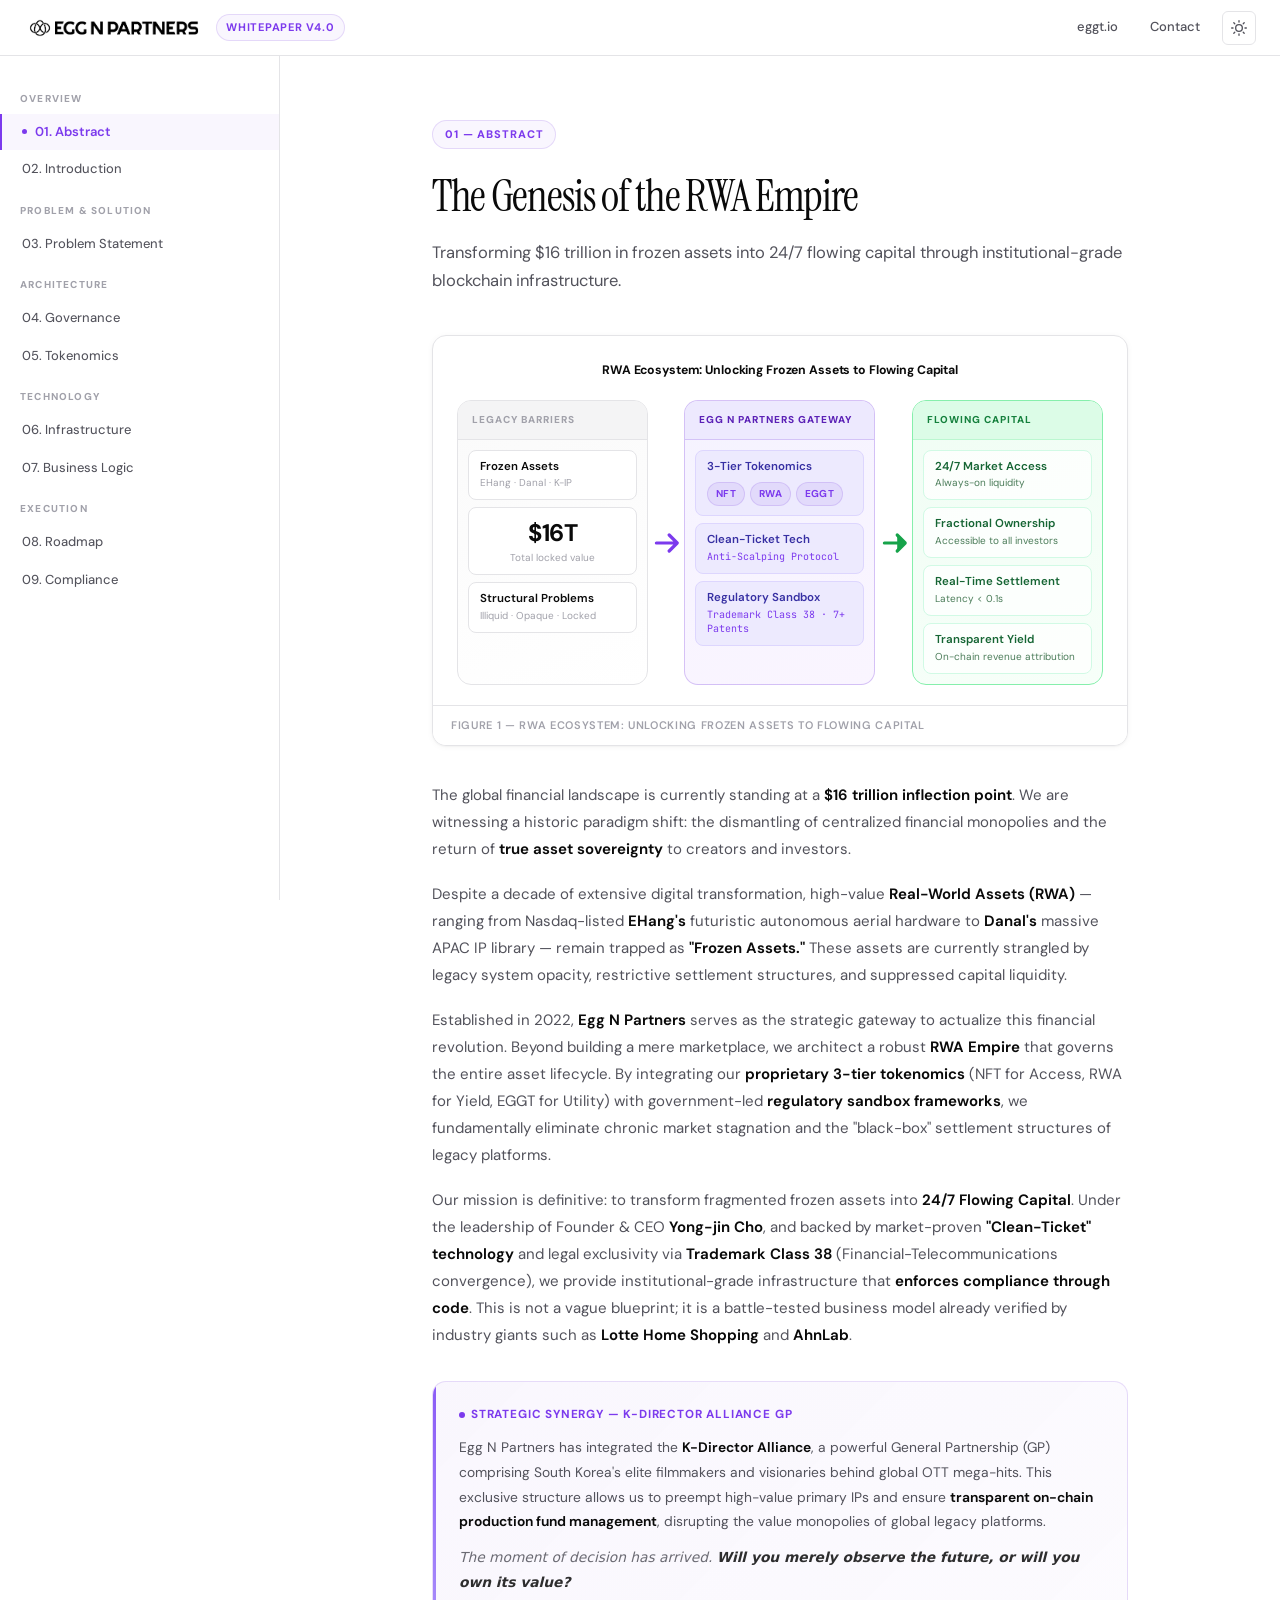
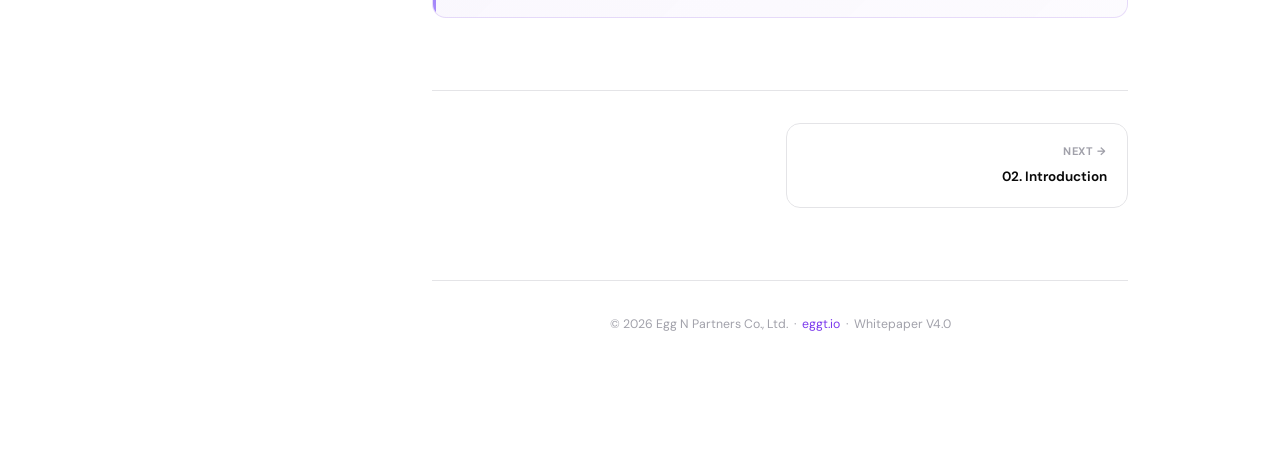
==== commit 01c1f6b5: "Add files via upload" ====
--- a/index.html
+++ b/index.html
@@ -132,14 +132,15 @@
 <div class="diagram-label">Figure 1 — RWA Ecosystem: Unlocking Frozen Assets to Flowing Capital</div>
 </div>
 
-<p>The global financial landscape stands at a <strong>$16 trillion inflection point</strong>. We are witnessing a historic paradigm shift: the dismantling of centralized financial monopolies and the return of true asset sovereignty to creators and investors.</p>
-<p>Despite extensive digital transformation, high-value <strong>Real-World Assets (RWA)</strong> — from EHang's autonomous aerial hardware to Danal's massive APAC IP library — remain trapped as "Frozen Assets," strangled by legacy system opacity, restrictive settlement structures, and suppressed capital liquidity.</p>
-<p>Established in 2022, <strong>Egg N Partners</strong> serves as the strategic gateway to actualize this financial revolution. By integrating proprietary <strong>3-tier tokenomics</strong> (NFT for Access, RWA for Yield, EGGT for Utility) with government-led regulatory sandbox frameworks, we fundamentally eliminate chronic market stagnation and the "black-box" settlement structures of legacy platforms.</p>
-<p>Our mission is definitive: to transform fragmented frozen assets into <strong>24/7 Flowing Capital</strong>. Under the leadership of Founder &amp; CEO Yong-jin Cho, and backed by market-proven "Clean-Ticket" technology and legal exclusivity via Trademark Class 38, we provide institutional-grade infrastructure that enforces compliance through code.</p>
+<p>The global financial landscape is currently standing at a <strong>$16 trillion inflection point</strong>. We are witnessing a historic paradigm shift: the dismantling of centralized financial monopolies and the return of <strong>true asset sovereignty</strong> to creators and investors.</p>
+<p>Despite a decade of extensive digital transformation, high-value <strong>Real-World Assets (RWA)</strong> — ranging from Nasdaq-listed <strong>EHang's</strong> futuristic autonomous aerial hardware to <strong>Danal's</strong> massive APAC IP library — remain trapped as <strong>"Frozen Assets."</strong> These assets are currently strangled by legacy system opacity, restrictive settlement structures, and suppressed capital liquidity.</p>
+<p>Established in 2022, <strong>Egg N Partners</strong> serves as the strategic gateway to actualize this financial revolution. Beyond building a mere marketplace, we architect a robust <strong>RWA Empire</strong> that governs the entire asset lifecycle. By integrating our <strong>proprietary 3-tier tokenomics</strong> (NFT for Access, RWA for Yield, EGGT for Utility) with government-led <strong>regulatory sandbox frameworks</strong>, we fundamentally eliminate chronic market stagnation and the "black-box" settlement structures of legacy platforms.</p>
+<p>Our mission is definitive: to transform fragmented frozen assets into <strong>24/7 Flowing Capital</strong>. Under the leadership of Founder &amp; CEO <strong>Yong-jin Cho</strong>, and backed by market-proven <strong>"Clean-Ticket" technology</strong> and legal exclusivity via <strong>Trademark Class 38</strong> (Financial-Telecommunications convergence), we provide institutional-grade infrastructure that <strong>enforces compliance through code</strong>. This is not a vague blueprint; it is a battle-tested business model already verified by industry giants such as <strong>Lotte Home Shopping</strong> and <strong>AhnLab</strong>.</p>
 
 <div class="callout">
   <div class="callout-title">Strategic Synergy — K-Director Alliance GP</div>
-  <p>Egg N Partners has integrated the K-Director Alliance, a powerful General Partnership (GP) comprising South Korea's elite filmmakers behind global OTT mega-hits. This exclusive structure enables preemption of high-value primary IPs and transparent on-chain production fund management.</p>
+  <p>Egg N Partners has integrated the <strong>K-Director Alliance</strong>, a powerful General Partnership (GP) comprising South Korea's elite filmmakers and visionaries behind global OTT mega-hits. This exclusive structure allows us to preempt high-value primary IPs and ensure <strong>transparent on-chain production fund management</strong>, disrupting the value monopolies of global legacy platforms.</p>
+  <p style="margin-top:0.75rem;font-style:italic;opacity:0.85">The moment of decision has arrived. <strong>Will you merely observe the future, or will you own its value?</strong></p>
 </div>
 <div class="page-nav">
   <div></div>
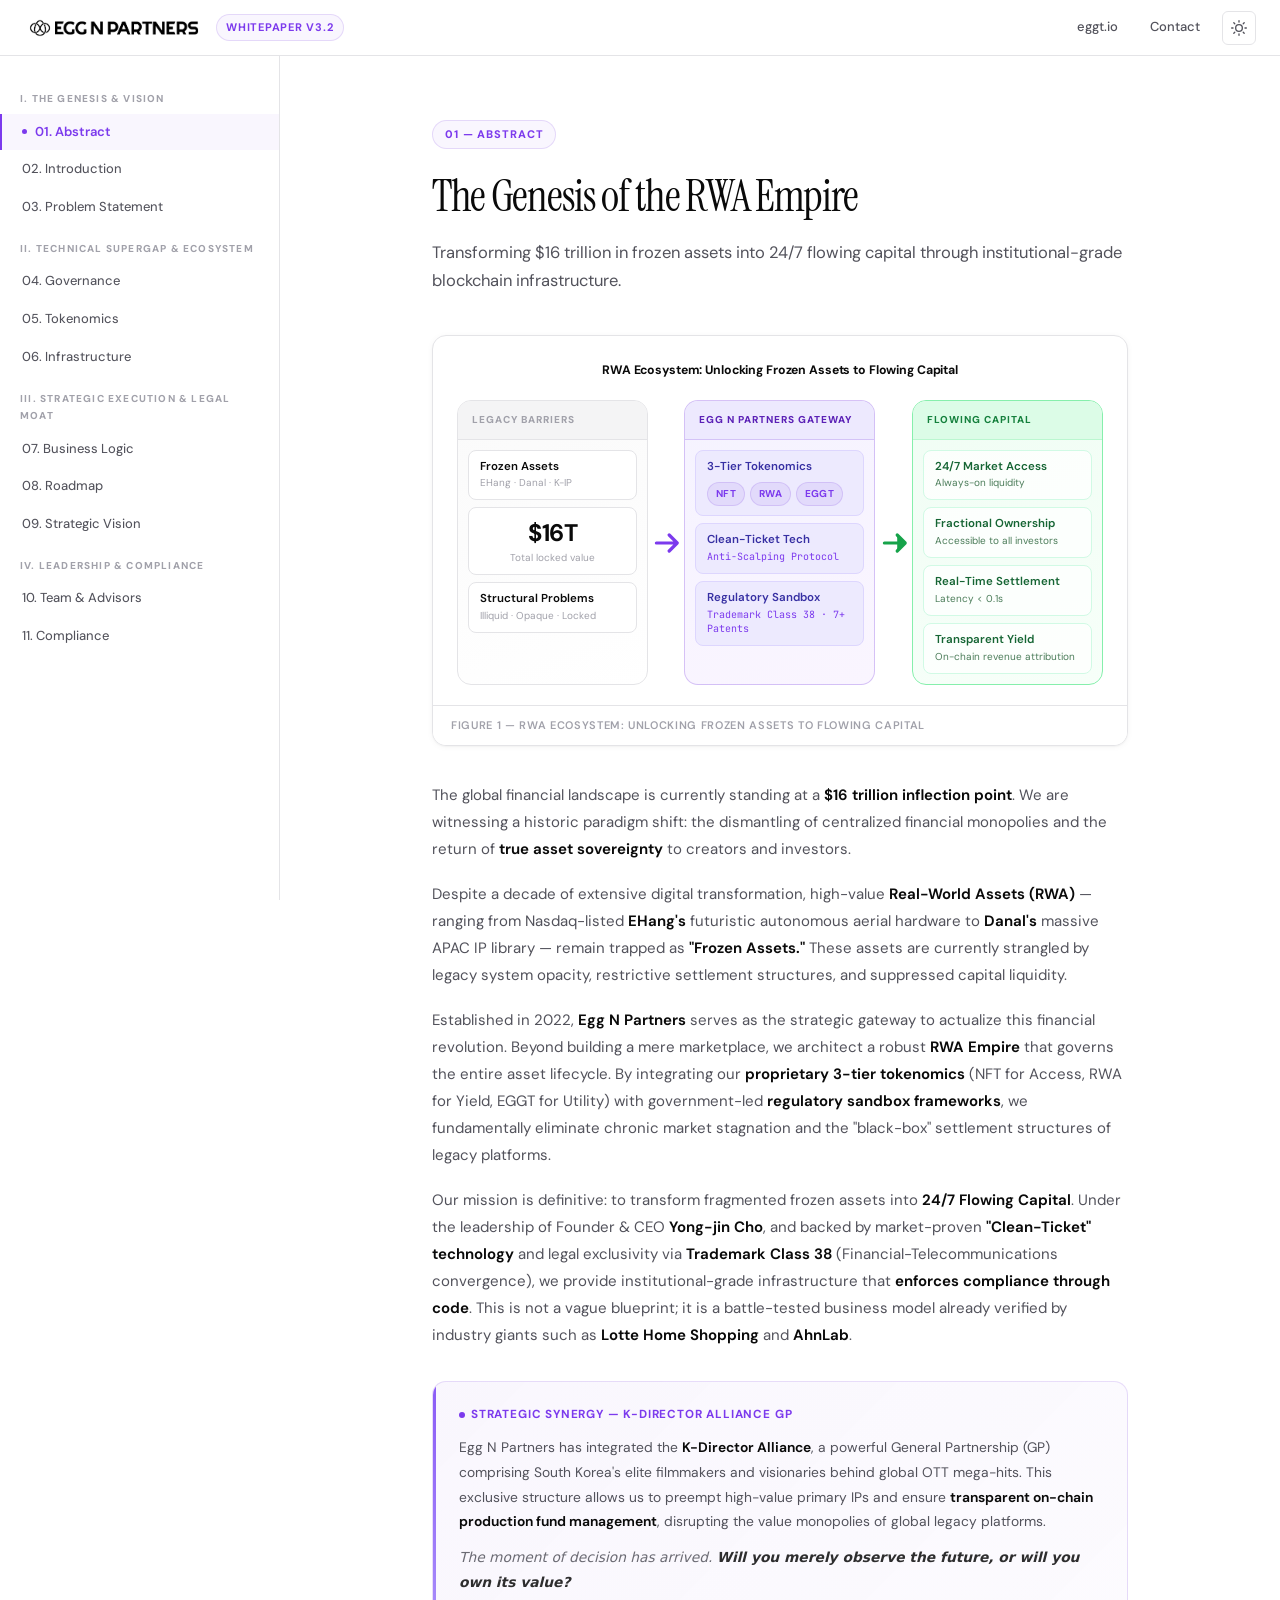
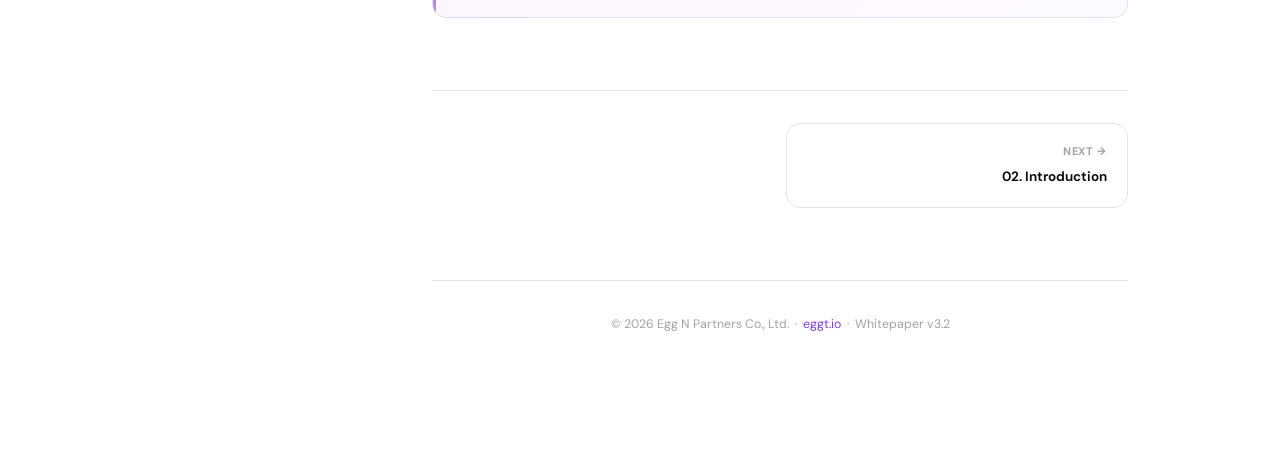
==== commit 78b90528: "Add files via upload" ====
--- a/index.html
+++ b/index.html
@@ -14,7 +14,7 @@
 <header class="site-header">
   <a class="header-logo" href="index.html">
     <div class="logo-svg-wrap"><svg xmlns="http://www.w3.org/2000/svg" xmlns:xlink="http://www.w3.org/1999/xlink" width="auto" zoomAndPan="magnify" viewBox="0 0 1500 149.999998" height="38" preserveAspectRatio="xMidYMid meet" version="1.0"><defs><filter x="0%" y="0%" width="100%" height="100%" id="5ac03037b3"><feColorMatrix values="0 0 0 0 1 0 0 0 0 1 0 0 0 0 1 0 0 0 1 0" color-interpolation-filters="sRGB"/></filter><filter x="0%" y="0%" width="100%" height="100%" id="50285e52c9"><feColorMatrix values="0 0 0 0 1 0 0 0 0 1 0 0 0 0 1 0.2126 0.7152 0.0722 0 0" color-interpolation-filters="sRGB"/></filter><clipPath id="2e9ec977f3"><path d="M 258.179688 19.03125 L 1452 19.03125 L 1452 130.78125 L 258.179688 130.78125 Z M 258.179688 19.03125 " clip-rule="nonzero"/></clipPath><mask id="2c825d4673"><g filter="url(#5ac03037b3)"><g filter="url(#50285e52c9)" transform="matrix(0.807302, 0, 0, 0.809783, 258.178797, 19.030196)"><image x="0" y="0" width="1479" xlink:href="[data-uri]" height="138" preserveAspectRatio="xMidYMid meet"/></g></g></mask><clipPath id="3f7630f7ee"><path d="M 47.796875 0 L 219.546875 0 L 219.546875 150 L 47.796875 150 Z M 47.796875 0 " clip-rule="nonzero"/></clipPath><mask id="4c687fed88"><g filter="url(#5ac03037b3)"><g filter="url(#50285e52c9)" transform="matrix(0.196777, 0, 0, 0.196777, 2.339456, -56.421556)"><image x="0" y="0" width="1334" xlink:href="[data-uri]" height="1334" preserveAspectRatio="xMidYMid meet"/></g></g></mask></defs><g clip-path="url(#2e9ec977f3)"><g mask="url(#2c825d4673)"><g transform="matrix(0.807302, 0, 0, 0.809783, 258.178797, 19.030196)"><image x="0" y="0" width="1479" xlink:href="[data-uri]" height="138" preserveAspectRatio="xMidYMid meet"/></g></g></g><g clip-path="url(#3f7630f7ee)"><g mask="url(#4c687fed88)"><g transform="matrix(0.196777, 0, 0, 0.196777, 2.339456, -56.421556)"><image x="0" y="0" width="1334" xlink:href="[data-uri]" height="1334" preserveAspectRatio="xMidYMid meet"/></g></g></g></svg></div>
-    <span class="header-tag">Whitepaper v4.0</span>
+    <span class="header-tag">Whitepaper v3.2</span>
   </a>
   <div class="header-right">
     <a class="header-link" href="https://www.eggt.io" target="_blank">eggt.io</a>
@@ -24,34 +24,32 @@
       <svg viewBox="0 0 24 24"><line x1="3" y1="6" x2="21" y2="6"/><line x1="3" y1="12" x2="21" y2="12"/><line x1="3" y1="18" x2="21" y2="18"/></svg>
     </button>
   </div>
-</header>
-<nav class="sidebar" id="sidebar">
-  <div class="nav-group">
-    <div class="nav-group-label">Overview</div>
-    <a class="nav-link active" href="index.html">01. Abstract</a>
-    <a class="nav-link" href="introduction.html">02. Introduction</a>
-  </div>
-  <div class="nav-group">
-    <div class="nav-group-label">Problem & Solution</div>
-    <a class="nav-link" href="problem.html">03. Problem Statement</a>
-  </div>
-  <div class="nav-group">
-    <div class="nav-group-label">Architecture</div>
-    <a class="nav-link" href="governance.html">04. Governance</a>
-    <a class="nav-link" href="tokenomics.html">05. Tokenomics</a>
-  </div>
-  <div class="nav-group">
-    <div class="nav-group-label">Technology</div>
-    <a class="nav-link" href="infrastructure.html">06. Infrastructure</a>
-    <a class="nav-link" href="business-logic.html">07. Business Logic</a>
-  </div>
-  <div class="nav-group">
-    <div class="nav-group-label">Execution</div>
-    <a class="nav-link" href="roadmap.html">08. Roadmap</a>
-    <a class="nav-link" href="compliance.html">09. Compliance</a>
-  </div>
-</nav>
-<main class="main">
+</header>
+<nav class="sidebar" id="sidebar">
+  <div class="nav-group">
+    <div class="nav-group-label">I. The Genesis &amp; Vision</div>
+    <a class="nav-link active" href="index.html">01. Abstract</a>
+    <a class="nav-link" href="introduction.html">02. Introduction</a>
+    <a class="nav-link" href="problem.html">03. Problem Statement</a>
+  </div>
+  <div class="nav-group">
+    <div class="nav-group-label">II. Technical Supergap &amp; Ecosystem</div>
+    <a class="nav-link" href="governance.html">04. Governance</a>
+    <a class="nav-link" href="tokenomics.html">05. Tokenomics</a>
+    <a class="nav-link" href="infrastructure.html">06. Infrastructure</a>
+  </div>
+  <div class="nav-group">
+    <div class="nav-group-label">III. Strategic Execution &amp; Legal Moat</div>
+    <a class="nav-link" href="business-logic.html">07. Business Logic</a>
+    <a class="nav-link" href="roadmap.html">08. Roadmap</a>
+    <a class="nav-link" href="strategic-vision.html">09. Strategic Vision</a>
+  </div>
+  <div class="nav-group">
+    <div class="nav-group-label">IV. Leadership &amp; Compliance</div>
+    <a class="nav-link" href="team.html">10. Team &amp; Advisors</a>
+    <a class="nav-link" href="compliance.html">11. Compliance</a>
+  </div>
+</nav><main class="main">
 <div class="content">
 <div class="page-content">
 <span class="badge">01 — Abstract</span>
@@ -147,7 +145,7 @@
   <a class="next" href="introduction.html"><span class="page-nav-label">Next →</span><span class="page-nav-title">02. Introduction</span></a>
 </div>
 <div class="doc-footer">
-  <p>&copy; 2026 Egg N Partners Co., Ltd. &nbsp;&middot;&nbsp; <a href="https://www.eggt.io" target="_blank">eggt.io</a> &nbsp;&middot;&nbsp; Whitepaper V4.0</p>
+  <p>&copy; 2026 Egg N Partners Co., Ltd. &nbsp;&middot;&nbsp; <a href="https://www.eggt.io" target="_blank">eggt.io</a> &nbsp;&middot;&nbsp; Whitepaper v3.2</p>
 </div>
 </div>
 </div>
--- a/style.css
+++ b/style.css
@@ -232,9 +232,13 @@
   font-size:0.9rem;background:linear-gradient(135deg,#F8F7FF,#F3F0FF);
   padding:18px 22px;border-radius:var(--radius);margin:18px 0;
   border:1px solid var(--purple-border);color:var(--purple);
-  overflow-x:auto;display:block;
+  overflow-x:auto;display:block;text-align:center;
   box-shadow:var(--shadow-sm);
 }
+.formula .katex-display{margin:0}
+.formula .katex{font-size:1.2rem;color:var(--text)}
+[data-theme="dark"] .formula{background:linear-gradient(135deg,rgba(109,40,217,0.12),rgba(124,58,237,0.08));border-color:rgba(167,139,250,0.25)}
+[data-theme="dark"] .formula .katex{color:var(--text)}
 
 /* DIAGRAMS */
 .diagram-container{
@@ -1008,3 +1012,992 @@
 [data-theme="dark"] .diag-title{color:var(--fg)}
 /* Introduction dark-bg header */
 [data-theme="dark"] .diag-col-head.dark-bg{background:#1a1a2e;color:var(--fg)}
+
+/* ══════════════════════════════════════════
+   MOBILE RESPONSIVE — COMPREHENSIVE FIX
+   Targets: diagrams, stat-grid, phase-grid,
+   page-nav, tables, formulas, all diag-* layouts
+   ══════════════════════════════════════════ */
+
+/* ── Tablet (≤900px) — sidebar collapses ── */
+@media (max-width: 900px) {
+
+  /* Diagrams: remove min-height, allow wrap */
+  .diag-cols {
+    flex-direction: column;
+    min-height: unset;
+    gap: 8px;
+  }
+  .diag-arrow {
+    width: 100%;
+    height: 28px;
+    justify-content: center;
+    transform: rotate(90deg);
+  }
+  .diag-col {
+    border-radius: var(--radius);
+    min-width: unset;
+    width: 100%;
+  }
+
+  /* Stages: wrap into 2 columns then stack */
+  .diag-stages {
+    flex-wrap: wrap;
+    min-height: unset;
+    gap: 8px;
+  }
+  .diag-stage {
+    flex: 1 1 calc(50% - 4px);
+    min-width: 0;
+  }
+  .diag-stage-connector {
+    display: none;
+  }
+
+  /* Dual columns: stack vertically */
+  .diag-dual {
+    grid-template-columns: 1fr;
+    gap: 8px;
+  }
+  .diag-dual-connect {
+    width: 100%;
+    height: 40px;
+  }
+  .diag-dual-connect::before {
+    top: 50%;
+    left: 50%;
+    right: auto;
+    width: 2px;
+    height: 100%;
+    transform: translate(-50%, -50%);
+  }
+
+  /* Layers: comfortable on tablet */
+  .diag-layers {
+    gap: 8px;
+  }
+
+  /* Inner HTML diagram padding */
+  .diag-inner {
+    padding: 16px 12px;
+    gap: 12px;
+  }
+
+  /* Stat grid: always 2-col on tablet */
+  .stat-grid {
+    grid-template-columns: repeat(2, 1fr);
+    gap: 12px;
+  }
+
+  /* Phase grid: already 1-col from original rule ✓ */
+
+  /* Page nav: full width */
+  .page-nav {
+    grid-template-columns: 1fr;
+  }
+
+  /* diagram-container inner padding */
+  .diagram-container {
+    margin: 24px 0;
+  }
+
+  /* Tables: allow horizontal scroll */
+  .table-wrap {
+    overflow-x: auto;
+    -webkit-overflow-scrolling: touch;
+  }
+
+  /* Heading scale */
+  h1 { font-size: 2rem; }
+  h2 { font-size: 1.2rem; margin-top: 36px; }
+  h3 { font-size: 1rem; }
+
+  /* Callout padding */
+  .callout {
+    padding: 16px 18px;
+  }
+
+  /* Diagram label */
+  .diagram-label {
+    font-size: 10px;
+    padding: 8px 14px;
+  }
+
+  /* Diag col-head: allow wrap on tablet */
+  .diag-col-head {
+    white-space: normal;
+    word-break: break-word;
+    font-size: 11px;
+    padding: 8px 12px;
+  }
+
+  /* Stat value scale */
+  .stat-value {
+    font-size: 1.7rem;
+  }
+
+  /* Formula: horizontal scroll */
+  .formula {
+    font-size: 0.82rem;
+    overflow-x: auto;
+    white-space: nowrap;
+    padding: 14px 16px;
+  }
+
+  /* Sidebar footer */
+  .sidebar-footer {
+    display: none;
+  }
+}
+
+/* ── Mobile (≤600px) — compact everything ── */
+@media (max-width: 600px) {
+
+  /* Root font */
+  html { font-size: 14px; }
+
+  /* Header */
+  .site-header {
+    padding: 0 14px;
+    gap: 10px;
+  }
+  .header-logo-text {
+    font-size: 12px;
+  }
+  .header-tag {
+    display: none;
+  }
+
+  /* Content */
+  .content {
+    padding: 20px 14px 80px;
+  }
+
+  /* Headings */
+  h1 {
+    font-size: 1.65rem;
+    letter-spacing: -0.02em;
+  }
+  h2 {
+    font-size: 1.1rem;
+    margin-top: 32px;
+  }
+  h3 {
+    font-size: 0.97rem;
+  }
+  .subtitle {
+    font-size: 0.97rem;
+  }
+
+  /* Stat grid: single column */
+  .stat-grid {
+    grid-template-columns: 1fr;
+    gap: 10px;
+  }
+  .stat-value {
+    font-size: 1.55rem;
+  }
+  .stat-card {
+    padding: 16px 14px;
+  }
+
+  /* Phase cards */
+  .phase-card {
+    padding: 18px 16px 16px;
+  }
+
+  /* Diagram inner */
+  .diag-inner {
+    padding: 12px 10px;
+  }
+  .diag-title {
+    font-size: 11px;
+  }
+
+  /* Stages: stack on mobile */
+  .diag-stages {
+    flex-direction: column;
+    gap: 6px;
+  }
+  .diag-stage {
+    flex: unset;
+    width: 100%;
+  }
+
+  /* Layers */
+  .diag-layer {
+    padding: 12px 12px;
+    gap: 8px;
+  }
+  .diag-layer-badge {
+    display: none;
+  }
+
+  /* Diag items */
+  .diag-item {
+    padding: 8px 10px;
+  }
+  .diag-item-title {
+    font-size: 11px;
+  }
+  .diag-item-sub {
+    font-size: 9.5px;
+  }
+
+  /* Tags */
+  .diag-tag {
+    font-size: 9px;
+    padding: 2px 6px;
+  }
+
+  /* Callout */
+  .callout {
+    padding: 14px 16px;
+    margin: 20px 0;
+  }
+  .callout p {
+    font-size: 0.88rem;
+  }
+
+  /* Info box */
+  .info-box {
+    padding: 16px 18px;
+  }
+
+  /* Formula */
+  .formula {
+    font-size: 0.78rem;
+    padding: 12px 14px;
+  }
+
+  /* Page nav */
+  .page-nav {
+    margin-top: 48px;
+    padding-top: 24px;
+    gap: 8px;
+  }
+  .page-nav a {
+    padding: 14px 16px;
+  }
+  .page-nav-title {
+    font-size: 12.5px;
+  }
+
+  /* Footer */
+  .doc-footer {
+    margin-top: 48px;
+  }
+  .doc-footer p {
+    font-size: 0.75rem;
+  }
+
+  /* Table: smaller text */
+  table {
+    font-size: 0.8rem;
+  }
+  thead th {
+    font-size: 0.7rem;
+    padding: 10px 12px;
+  }
+  tbody td {
+    padding: 10px 12px;
+  }
+
+  /* Diagram container */
+  .diagram-container {
+    margin: 18px 0;
+    border-radius: var(--radius);
+  }
+
+  /* Diag-col body padding */
+  .diag-col-body {
+    padding: 8px;
+    gap: 5px;
+  }
+
+  /* Badge */
+  .badge {
+    font-size: 10px;
+    padding: 3px 10px;
+    margin-bottom: 16px;
+  }
+
+  /* KV rows in diagrams */
+  .diag-kv {
+    padding: 4px 0;
+  }
+  .diag-kv-val {
+    font-size: 10.5px;
+  }
+
+  /* Footer bar */
+  .diag-footer-bar {
+    font-size: 9px;
+    padding: 7px 10px;
+    margin: 10px 6px 2px;
+  }
+}
+
+/* ── Very small (≤380px) ── */
+@media (max-width: 380px) {
+  html { font-size: 13px; }
+  .content { padding: 16px 12px 72px; }
+  h1 { font-size: 1.45rem; }
+  .diag-col-head { font-size: 10px; padding: 7px 10px; }
+  .diag-item-title { font-size: 10.5px; }
+}
+
+/* ══════════════════════════════════════════
+   MOBILE SIDEBAR BUG FIXES
+   ══════════════════════════════════════════ */
+
+/* 1. Kill the slideInLeft animation on mobile — it fights transform:translateX(-100%) */
+@media (max-width: 900px) {
+  .sidebar {
+    animation: none !important;
+    /* Ensure sidebar starts fully hidden, no animation override */
+    transform: translateX(-100%);
+    transition: transform 0.3s cubic-bezier(0.22,1,0.36,1),
+                box-shadow 0.3s;
+  }
+  .sidebar.open {
+    transform: translateX(0);
+    box-shadow: 4px 0 40px rgba(0,0,0,0.18);
+  }
+
+  /* 2. Dark overlay behind sidebar when open */
+  .sidebar-overlay {
+    display: none;
+    position: fixed;
+    inset: 0;
+    background: rgba(0,0,0,0.45);
+    z-index: 89;
+    backdrop-filter: blur(2px);
+    -webkit-backdrop-filter: blur(2px);
+    opacity: 0;
+    transition: opacity 0.3s;
+  }
+  .sidebar-overlay.visible {
+    display: block;
+    opacity: 1;
+  }
+}
+
+/* Dark mode overlay */
+[data-theme="dark"] .sidebar-overlay {
+  background: rgba(0,0,0,0.65);
+}
+
+/* ══════════════════════════════════════════
+   MOBILE ARROW / CONNECTOR FIX
+   The existing bug-fix sets width:auto!important on .diag-arrow svg
+   which causes SVGs to stretch on mobile. Override with fixed px.
+   ══════════════════════════════════════════ */
+
+@media (max-width: 900px) {
+
+  /* Arrow: horizontal strip pointing down */
+  .diag-arrow {
+    width: 100% !important;
+    height: 32px !important;
+    flex-direction: row;
+    transform: none !important;   /* no CSS rotate — use a down-arrow SVG instead */
+    padding: 0;
+    position: relative;
+  }
+
+  /* Hide the original sideways SVG arrow */
+  .diag-arrow svg {
+    display: none !important;
+  }
+
+  /* Draw a simple downward arrow using pure CSS pseudo-element */
+  .diag-arrow::after {
+    content: '';
+    display: block;
+    margin: auto;
+    width: 0;
+    height: 0;
+    border-left: 10px solid transparent;
+    border-right: 10px solid transparent;
+    border-top: 12px solid var(--purple-mid);
+  }
+  .diag-arrow.a-green::after {
+    border-top-color: #16A34A;
+  }
+
+  /* Prevent diag-cols flex children from stretching to full height */
+  .diag-cols {
+    align-items: stretch;
+  }
+
+  /* diag-col: remove fixed width from desktop */
+  .diag-col {
+    flex: unset !important;
+    width: 100% !important;
+    min-width: unset !important;
+  }
+
+  /* Stage connectors: also hide on mobile (stages stack vertically) */
+  .diag-stage-connector {
+    display: none !important;
+  }
+
+  /* diag-inner: no horizontal overflow */
+  .diag-inner {
+    overflow: hidden;
+  }
+}
+
+@media (max-width: 600px) {
+  .diag-arrow {
+    height: 24px !important;
+  }
+  .diag-arrow::after {
+    border-left-width: 8px;
+    border-right-width: 8px;
+    border-top-width: 10px;
+  }
+}
+
+/* Mobile diagram art-direction pass */
+@media (max-width: 900px) {
+  .diagram-container.diag-html {
+    background:linear-gradient(180deg,var(--bg),var(--bg-secondary));
+  }
+
+  .diagram-container.diag-html:hover {
+    transform:none;
+  }
+
+  .diag-inner {
+    padding:14px;
+  }
+
+  .diag-title {
+    max-width:280px;
+    margin:0 auto 14px;
+    font-size:11px;
+    line-height:1.35;
+    color:var(--fg-muted);
+  }
+
+  .diag-cols,
+  .diag-stages,
+  .diag-layers,
+  .diag-dual {
+    gap:10px;
+  }
+
+  .diag-col,
+  .diag-stage,
+  .diag-layer,
+  .diag-dual-col {
+    border-radius:12px;
+    box-shadow:0 1px 0 rgba(0,0,0,0.03),0 8px 24px rgba(0,0,0,0.045);
+  }
+
+  .diag-col:hover,
+  .diag-stage:hover,
+  .diag-layer:hover,
+  .diag-dual-col:hover {
+    transform:none;
+  }
+
+  .diag-arrow {
+    height:22px !important;
+    margin:-1px 0;
+  }
+
+  .diag-arrow::after {
+    filter:drop-shadow(0 3px 5px rgba(124,58,237,0.2));
+  }
+
+  .diag-stage-connector {
+    display:flex !important;
+    width:100% !important;
+    height:22px !important;
+    color:var(--purple-mid);
+    position:relative;
+  }
+
+  .diag-stage-connector svg {
+    display:none !important;
+  }
+
+  .diag-stage-connector::after {
+    content:'';
+    display:block;
+    margin:auto;
+    width:0;
+    height:0;
+    border-left:8px solid transparent;
+    border-right:8px solid transparent;
+    border-top:10px solid var(--purple-mid);
+    filter:drop-shadow(0 3px 5px rgba(124,58,237,0.18));
+  }
+
+  .diag-dual-connect {
+    height:34px;
+  }
+
+  .diag-dual-dot {
+    width:28px;
+    height:28px;
+    background:var(--bg);
+    box-shadow:0 0 0 5px var(--purple-bg);
+  }
+
+  .diag-dual-dot svg {
+    transform:rotate(90deg);
+  }
+
+  .diag-layer-icon {
+    width:34px;
+    height:34px;
+    flex:0 0 34px;
+    display:flex;
+    align-items:center;
+    justify-content:center;
+    border-radius:10px;
+    background:rgba(124,58,237,0.07);
+    border:1px solid rgba(124,58,237,0.12);
+  }
+
+  .diag-layer-icon svg {
+    width:28px !important;
+    height:28px !important;
+  }
+
+  .diag-layer {
+    align-items:center;
+  }
+
+  .diagram-label {
+    line-height:1.35;
+    letter-spacing:0.04em;
+  }
+}
+
+@media (max-width: 600px) {
+  .diagram-container {
+    margin:20px -2px;
+  }
+
+  .diag-inner {
+    padding:12px;
+  }
+
+  .diag-title {
+    max-width:250px;
+    margin-bottom:12px;
+    font-size:10.5px;
+  }
+
+  .diag-cols,
+  .diag-stages,
+  .diag-layers,
+  .diag-dual {
+    gap:8px;
+  }
+
+  .diag-col-head {
+    padding:8px 10px;
+    text-align:center;
+    font-size:10px;
+    line-height:1.25;
+    letter-spacing:0.075em;
+  }
+
+  .diag-col-body {
+    padding:7px;
+    gap:6px;
+  }
+
+  .diag-item {
+    padding:8px 9px;
+    border-radius:8px;
+  }
+
+  .diag-item-title {
+    font-size:10.75px;
+    line-height:1.28;
+  }
+
+  .diag-item-sub {
+    margin-top:1px;
+    font-size:9.25px;
+    line-height:1.32;
+  }
+
+  .diag-item[style*="text-align:center"] .diag-item-title {
+    font-size:1.22rem !important;
+    line-height:1.05;
+  }
+
+  .diag-tag {
+    padding:2px 6px;
+    font-size:8.75px;
+    line-height:1.2;
+  }
+
+  .diag-arrow,
+  .diag-stage-connector {
+    height:18px !important;
+  }
+
+  .diag-arrow::after,
+  .diag-stage-connector::after {
+    border-left-width:7px;
+    border-right-width:7px;
+    border-top-width:9px;
+  }
+
+  .diag-stage {
+    min-height:0;
+  }
+
+  .diag-stage-num {
+    padding:8px 10px 0;
+    font-size:8.5px;
+    line-height:1.25;
+  }
+
+  .diag-stage-title {
+    padding:3px 10px 3px;
+    font-size:10.75px;
+    line-height:1.28;
+  }
+
+  .diag-stage-mono {
+    padding:3px 10px;
+    font-size:10px;
+  }
+
+  .diag-stage-body {
+    padding:3px 10px 10px;
+  }
+
+  .diag-stage-line {
+    font-size:9.25px;
+    line-height:1.38;
+  }
+
+  .diag-stage-tag {
+    margin-top:4px;
+    font-size:8.75px;
+  }
+
+  .diag-layer {
+    padding:10px;
+    gap:8px;
+  }
+
+  .diag-layer-num {
+    width:28px;
+    height:28px;
+    border-radius:8px;
+    font-size:9px;
+  }
+
+  .diag-layer-icon {
+    width:30px;
+    height:30px;
+    flex-basis:30px;
+    border-radius:9px;
+  }
+
+  .diag-layer-icon svg {
+    width:24px !important;
+    height:24px !important;
+  }
+
+  .diag-layer-lbl {
+    font-size:8.5px;
+    line-height:1.2;
+  }
+
+  .diag-layer-title {
+    font-size:10.75px;
+    line-height:1.25;
+  }
+
+  .diag-layer-desc {
+    font-size:9px;
+    line-height:1.35;
+  }
+
+  .diag-layer-connector {
+    padding:0;
+    height:14px;
+  }
+
+  .diag-result {
+    padding:9px 12px;
+    border-radius:10px;
+  }
+
+  .diag-result span {
+    font-size:10px;
+  }
+
+  .diag-dual-connect {
+    height:28px;
+  }
+
+  .diag-dual-dot {
+    width:24px;
+    height:24px;
+  }
+
+  .diag-footer-bar {
+    margin:9px 5px 1px;
+    padding:7px 9px;
+    font-size:8.75px;
+    line-height:1.3;
+  }
+
+  .diagram-label {
+    padding:8px 12px;
+    font-size:9px;
+    text-align:center;
+  }
+}
+
+@media (max-width: 380px) {
+  .diagram-container {
+    margin-left:-4px;
+    margin-right:-4px;
+  }
+
+  .diag-inner {
+    padding:10px;
+  }
+
+  .diag-layer-icon {
+    display:none;
+  }
+}
+
+/* Mobile diagram refinement: tighter hierarchy, lighter connectors, less blockiness */
+@media (max-width: 600px) {
+  .diagram-container.diag-html {
+    border-radius:12px;
+    background:var(--bg);
+    box-shadow:0 8px 26px rgba(0,0,0,0.055);
+  }
+
+  .diag-inner {
+    padding:14px 12px 12px;
+  }
+
+  .diag-title {
+    max-width:100%;
+    margin-bottom:14px;
+    font-size:11.25px;
+    font-weight:750;
+    color:#4B4B55;
+    letter-spacing:0;
+  }
+
+  .diag-cols,
+  .diag-stages,
+  .diag-dual {
+    gap:0;
+  }
+
+  .diag-col,
+  .diag-stage,
+  .diag-dual-col {
+    border-radius:10px;
+    box-shadow:none;
+  }
+
+  .diag-col {
+    overflow:hidden;
+  }
+
+  .diag-col-head {
+    padding:8px 12px;
+    font-size:10px;
+    font-weight:850;
+    letter-spacing:0.09em;
+    background:rgba(250,250,250,0.9);
+  }
+
+  .diag-col-body {
+    padding:8px 10px 10px;
+    gap:6px;
+  }
+
+  .diag-col.c-green .diag-col-body {
+    display:grid;
+    grid-template-columns:repeat(2,minmax(0,1fr));
+    gap:7px;
+  }
+
+  .diag-col.c-green .diag-item.diag-item-hl,
+  .diag-col.c-green .diag-footer-bar {
+    grid-column:1 / -1;
+  }
+
+  .diag-col.c-green .diag-item {
+    min-height:48px;
+    display:flex;
+    flex-direction:column;
+    justify-content:center;
+  }
+
+  .diag-col.c-green .diag-item-title,
+  .diag-col.c-green .diag-item-sub {
+    overflow-wrap:anywhere;
+  }
+
+  .diag-item {
+    padding:8px 10px;
+    border-radius:7px;
+    background:rgba(255,255,255,0.66);
+  }
+
+  .diag-item:hover {
+    transform:none;
+    box-shadow:none;
+  }
+
+  .diag-item-title {
+    font-size:10.9px;
+    font-weight:750;
+  }
+
+  .diag-item-sub {
+    font-size:9.35px;
+    color:#71717A;
+  }
+
+  .c-purple .diag-item {
+    background:rgba(237,233,254,0.62);
+  }
+
+  .c-green .diag-item {
+    background:rgba(255,255,255,0.72);
+  }
+
+  .diag-tag {
+    border-radius:6px;
+    font-size:8.7px;
+    font-weight:750;
+  }
+
+  .diag-arrow,
+  .diag-stage-connector {
+    height:28px !important;
+    margin:0;
+    position:relative;
+  }
+
+  .diag-arrow::before,
+  .diag-stage-connector::before {
+    content:'';
+    position:absolute;
+    top:4px;
+    bottom:4px;
+    left:50%;
+    width:1px;
+    background:linear-gradient(180deg,rgba(124,58,237,0.08),rgba(124,58,237,0.55),rgba(124,58,237,0.08));
+  }
+
+  .diag-arrow::after,
+  .diag-stage-connector::after {
+    border-left-width:5px;
+    border-right-width:5px;
+    border-top-width:6px;
+    filter:none;
+  }
+
+  .diag-stage {
+    position:relative;
+    overflow:hidden;
+    border-color:var(--border);
+    background:var(--bg);
+  }
+
+  .diag-stage::before {
+    content:'';
+    position:absolute;
+    left:0;
+    top:0;
+    bottom:0;
+    width:3px;
+    background:var(--border);
+  }
+
+  .diag-stage.s-purple::before {
+    background:linear-gradient(180deg,#A78BFA,#7C3AED);
+  }
+
+  .diag-stage.s-green::before {
+    background:linear-gradient(180deg,#86EFAC,#16A34A);
+  }
+
+  .diag-stage-num {
+    padding:11px 13px 0 15px;
+    font-size:8.75px;
+    letter-spacing:0.12em;
+  }
+
+  .diag-stage-title {
+    padding:3px 13px 4px 15px;
+    font-size:11.2px;
+    font-weight:800;
+  }
+
+  .diag-stage-mono {
+    padding:4px 13px 2px 15px;
+    font-size:10px;
+  }
+
+  .diag-stage-body {
+    padding:4px 13px 12px 15px;
+  }
+
+  .diag-stage-line {
+    font-size:9.6px;
+  }
+
+  .diag-stage-tag {
+    font-size:9px;
+  }
+
+  .diag-footer-bar,
+  .diag-footer-bar.bar-purple {
+    margin:10px 0 0;
+    padding:9px 12px;
+    border-radius:9px;
+    border:1px solid rgba(124,58,237,0.22);
+    background:rgba(124,58,237,0.08);
+    color:#5B21B6;
+    font-size:9px;
+    font-weight:800;
+    line-height:1.25;
+    box-shadow:none;
+  }
+
+  .diag-layer {
+    box-shadow:none;
+    border-radius:10px;
+  }
+
+  .diagram-label {
+    border-top-color:var(--border-light);
+    background:var(--bg-secondary);
+    font-size:9px;
+    font-weight:800;
+    color:#A1A1AA;
+  }
+}
+
+@media (max-width: 340px) {
+  .diag-col.c-green .diag-col-body {
+    grid-template-columns:1fr;
+  }
+}
